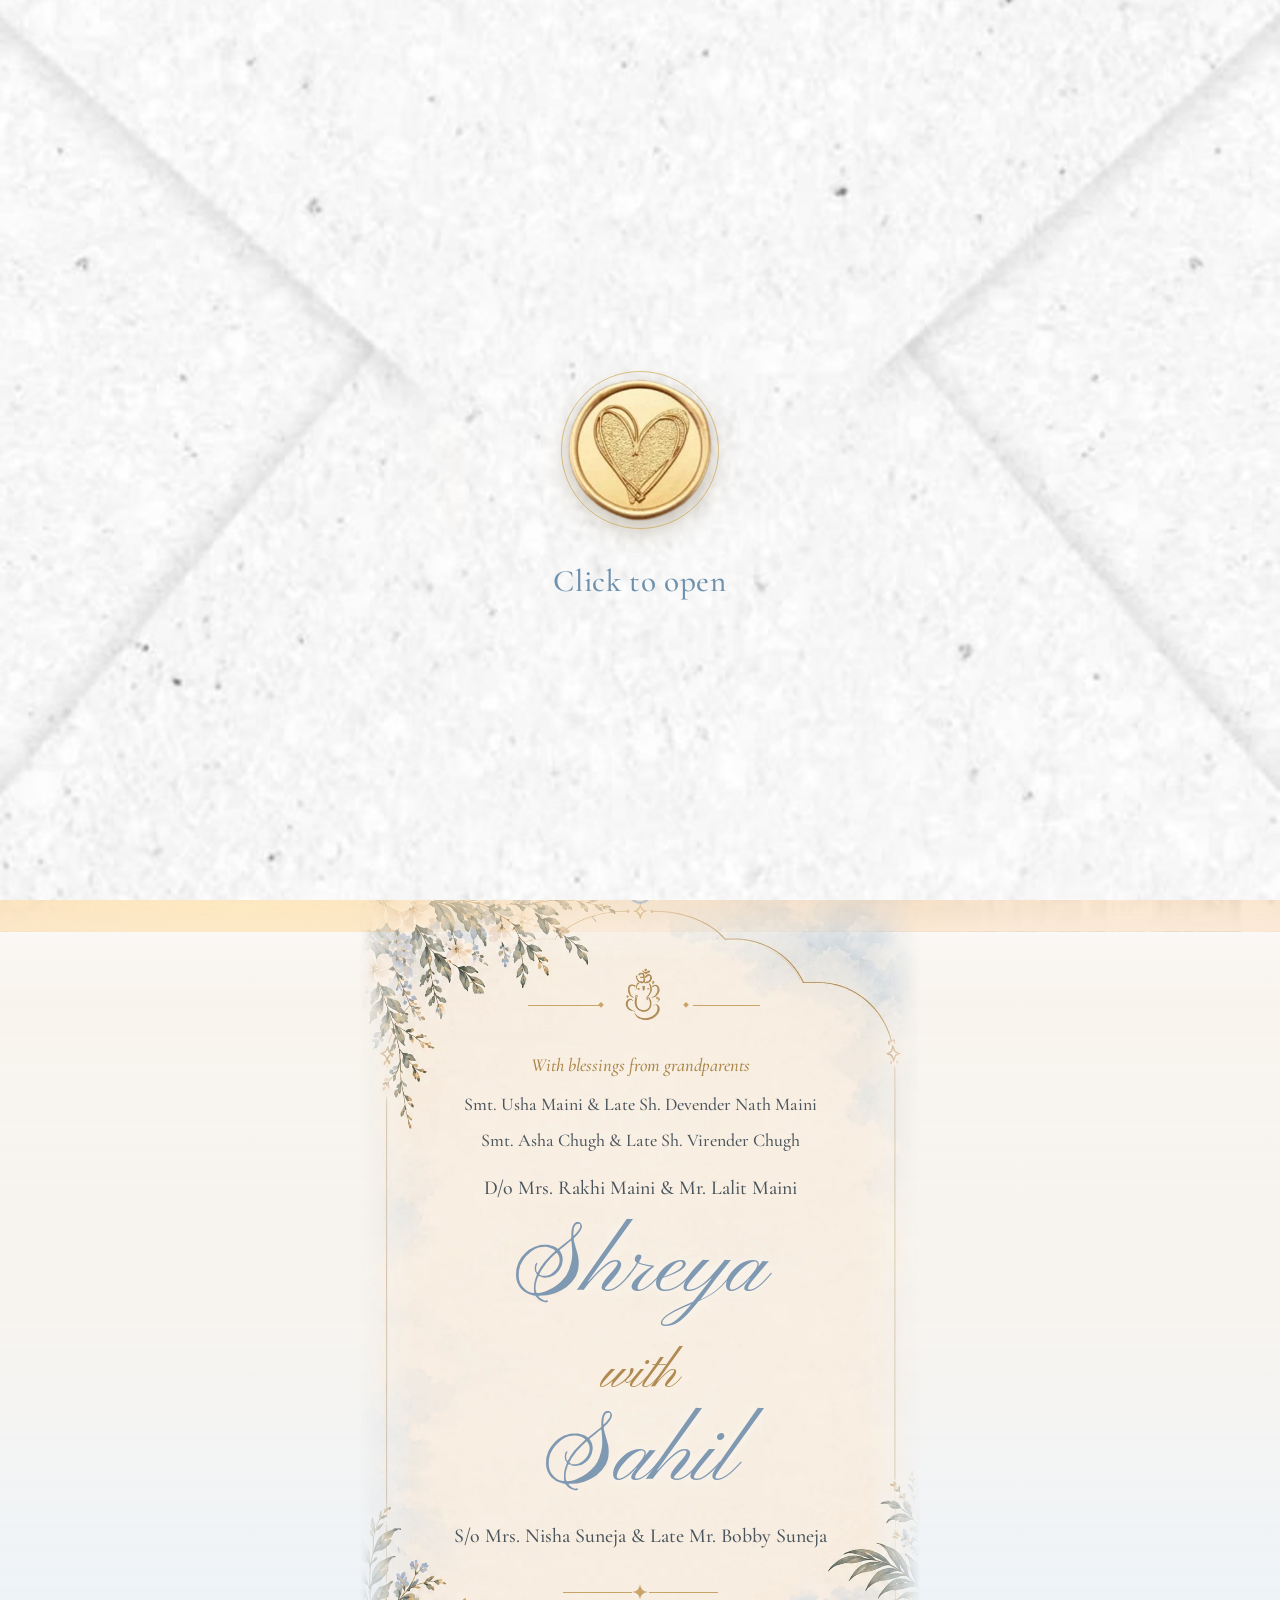
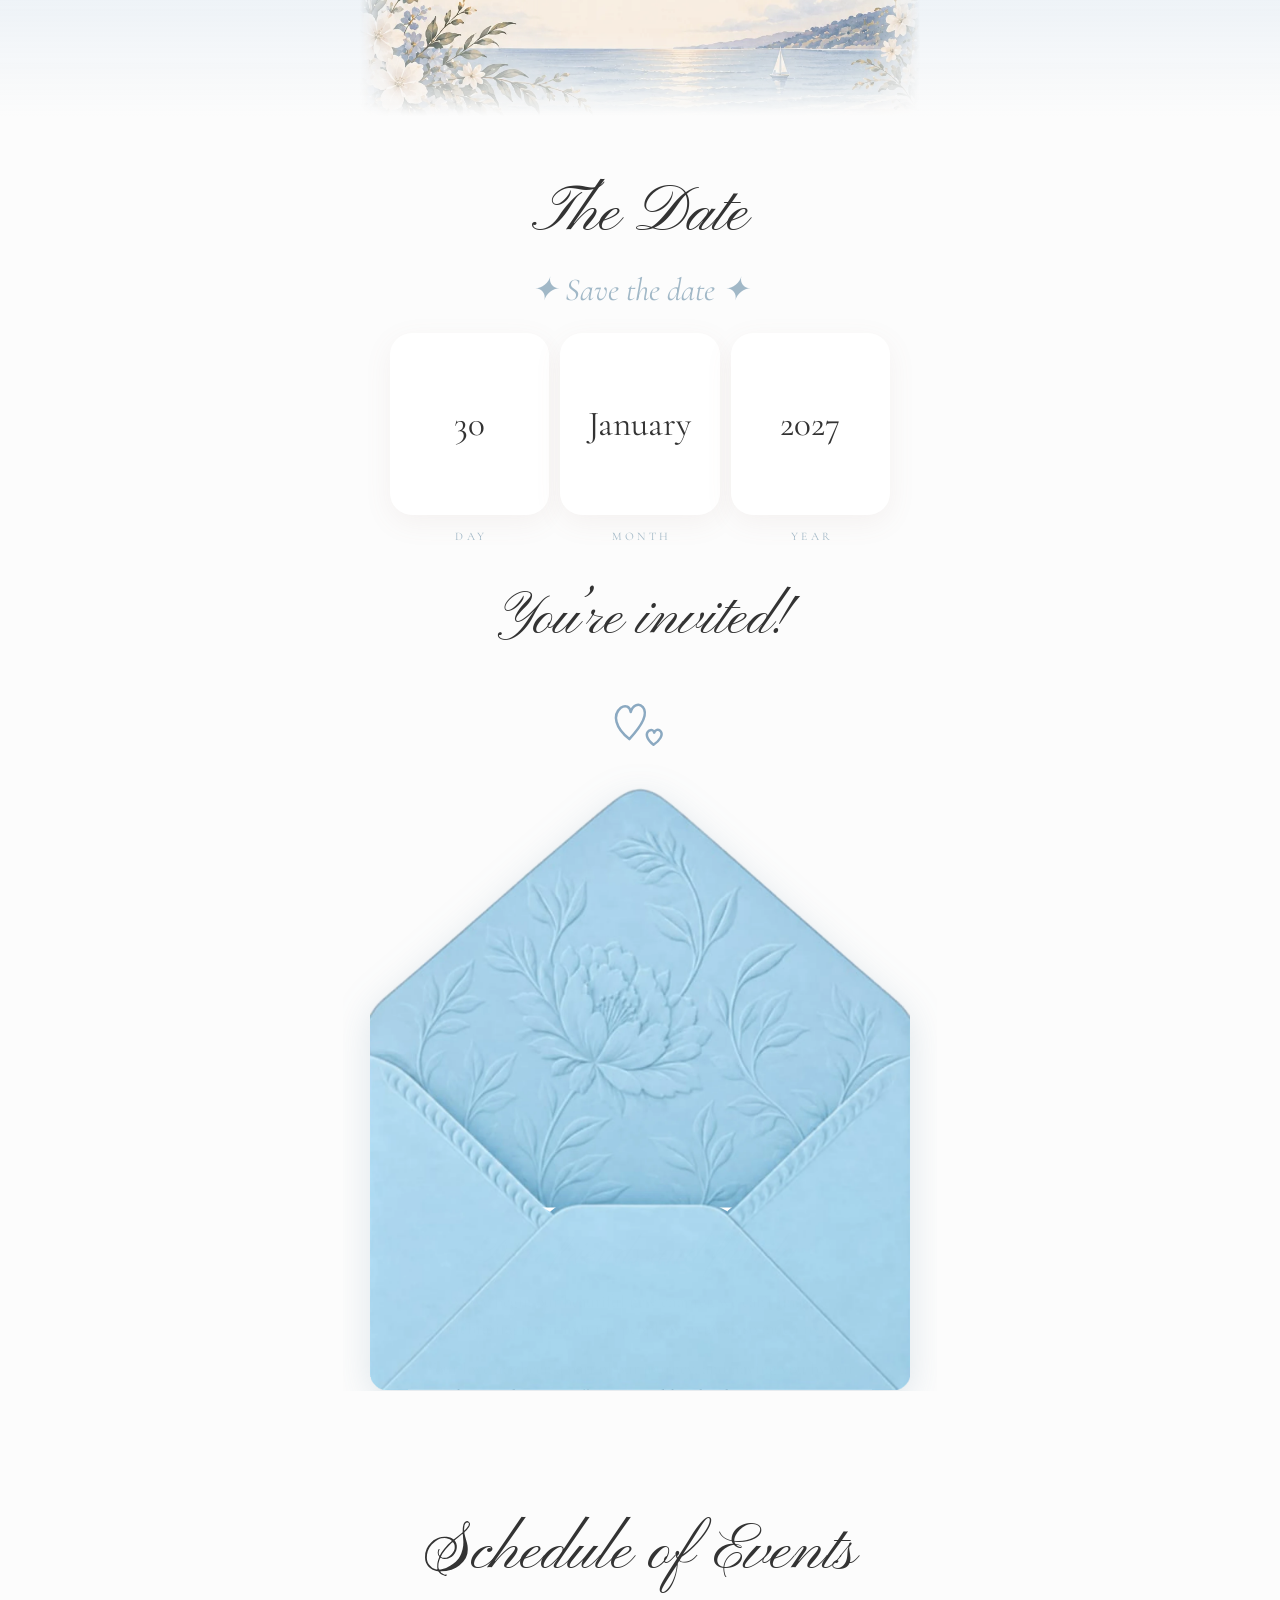
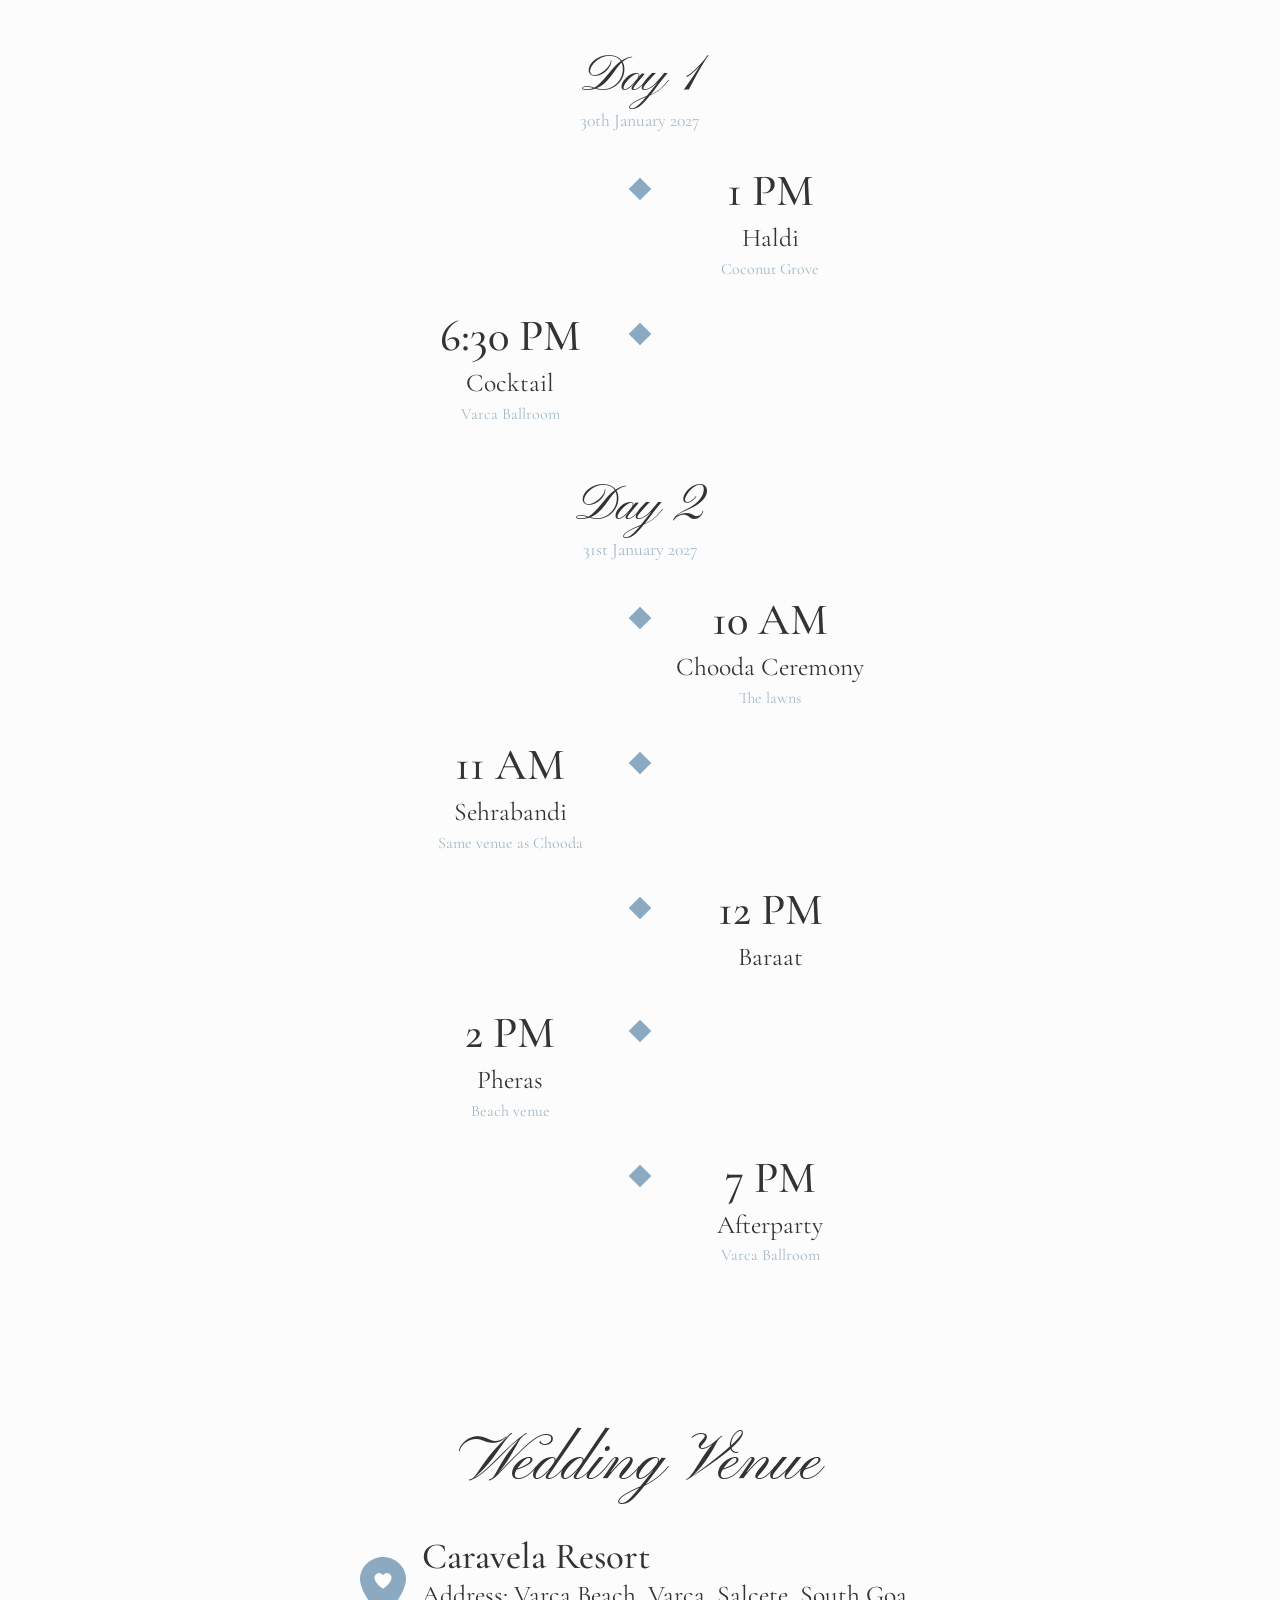
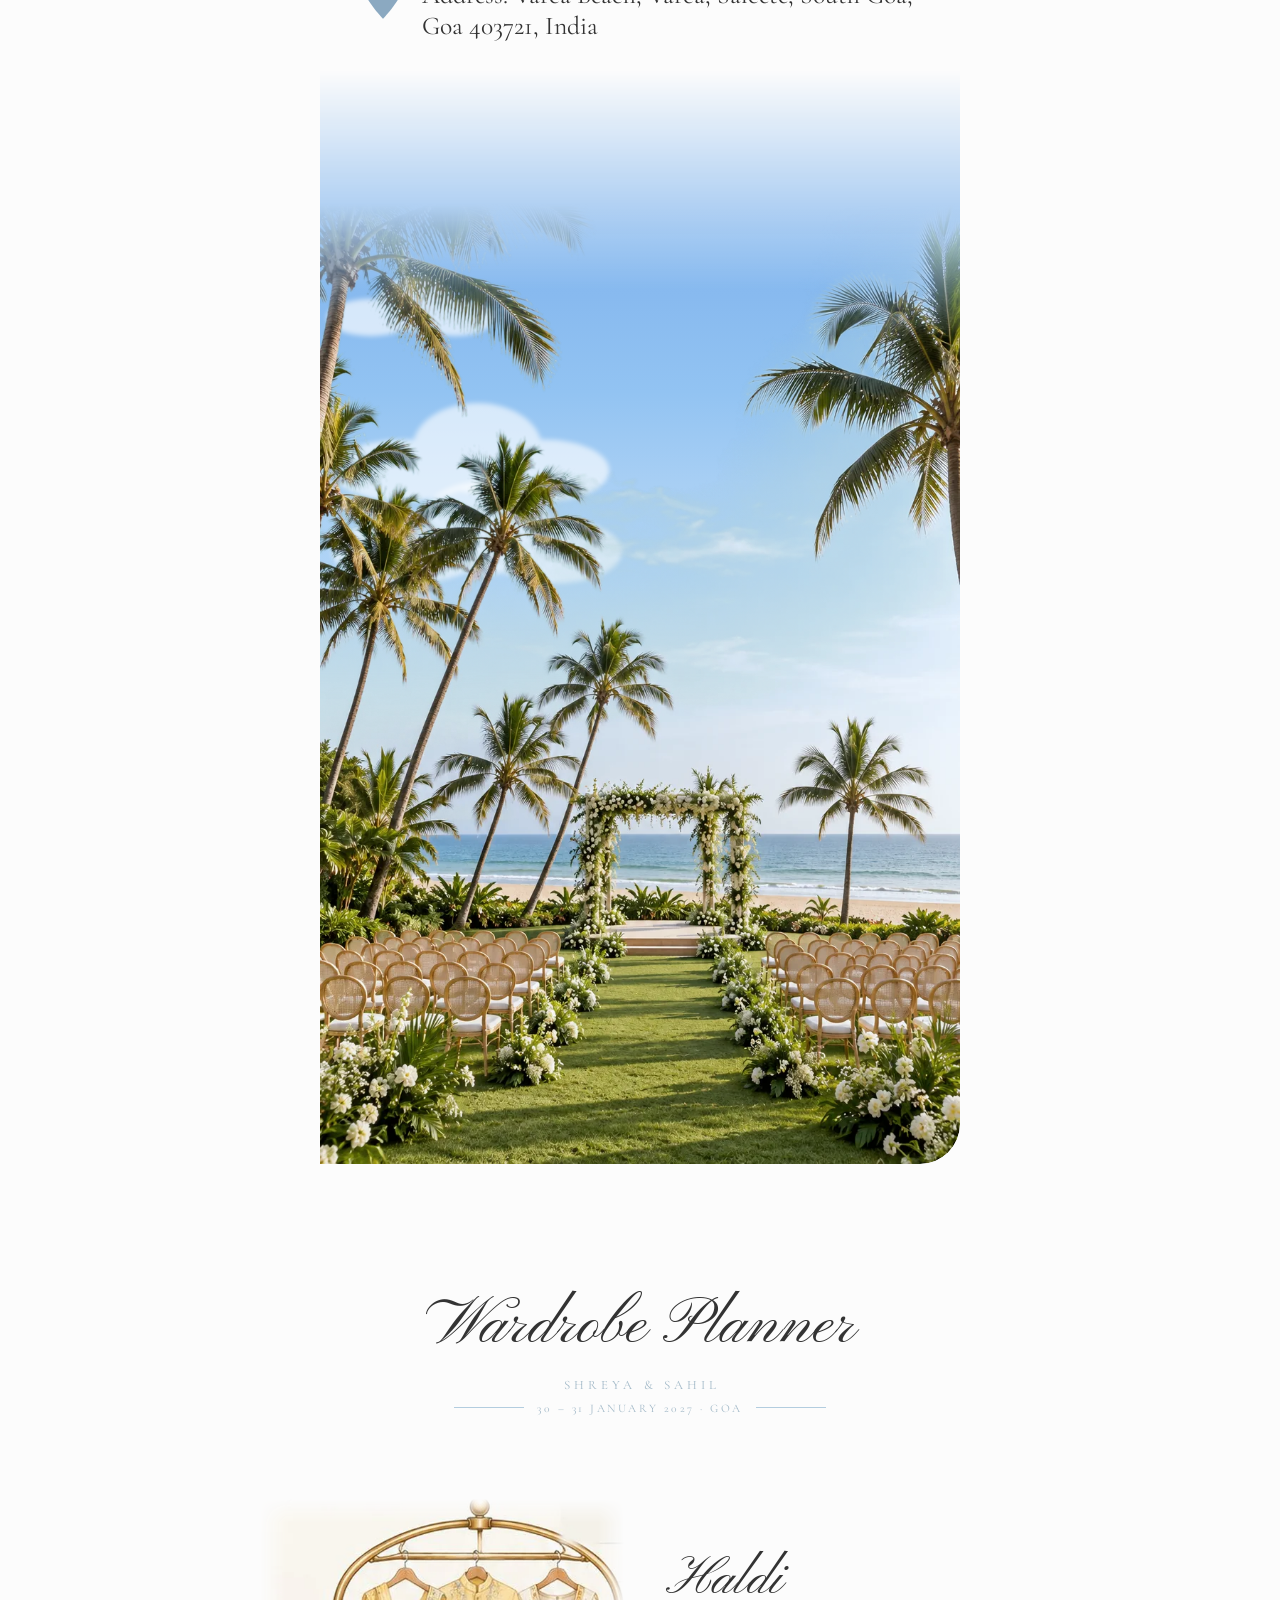
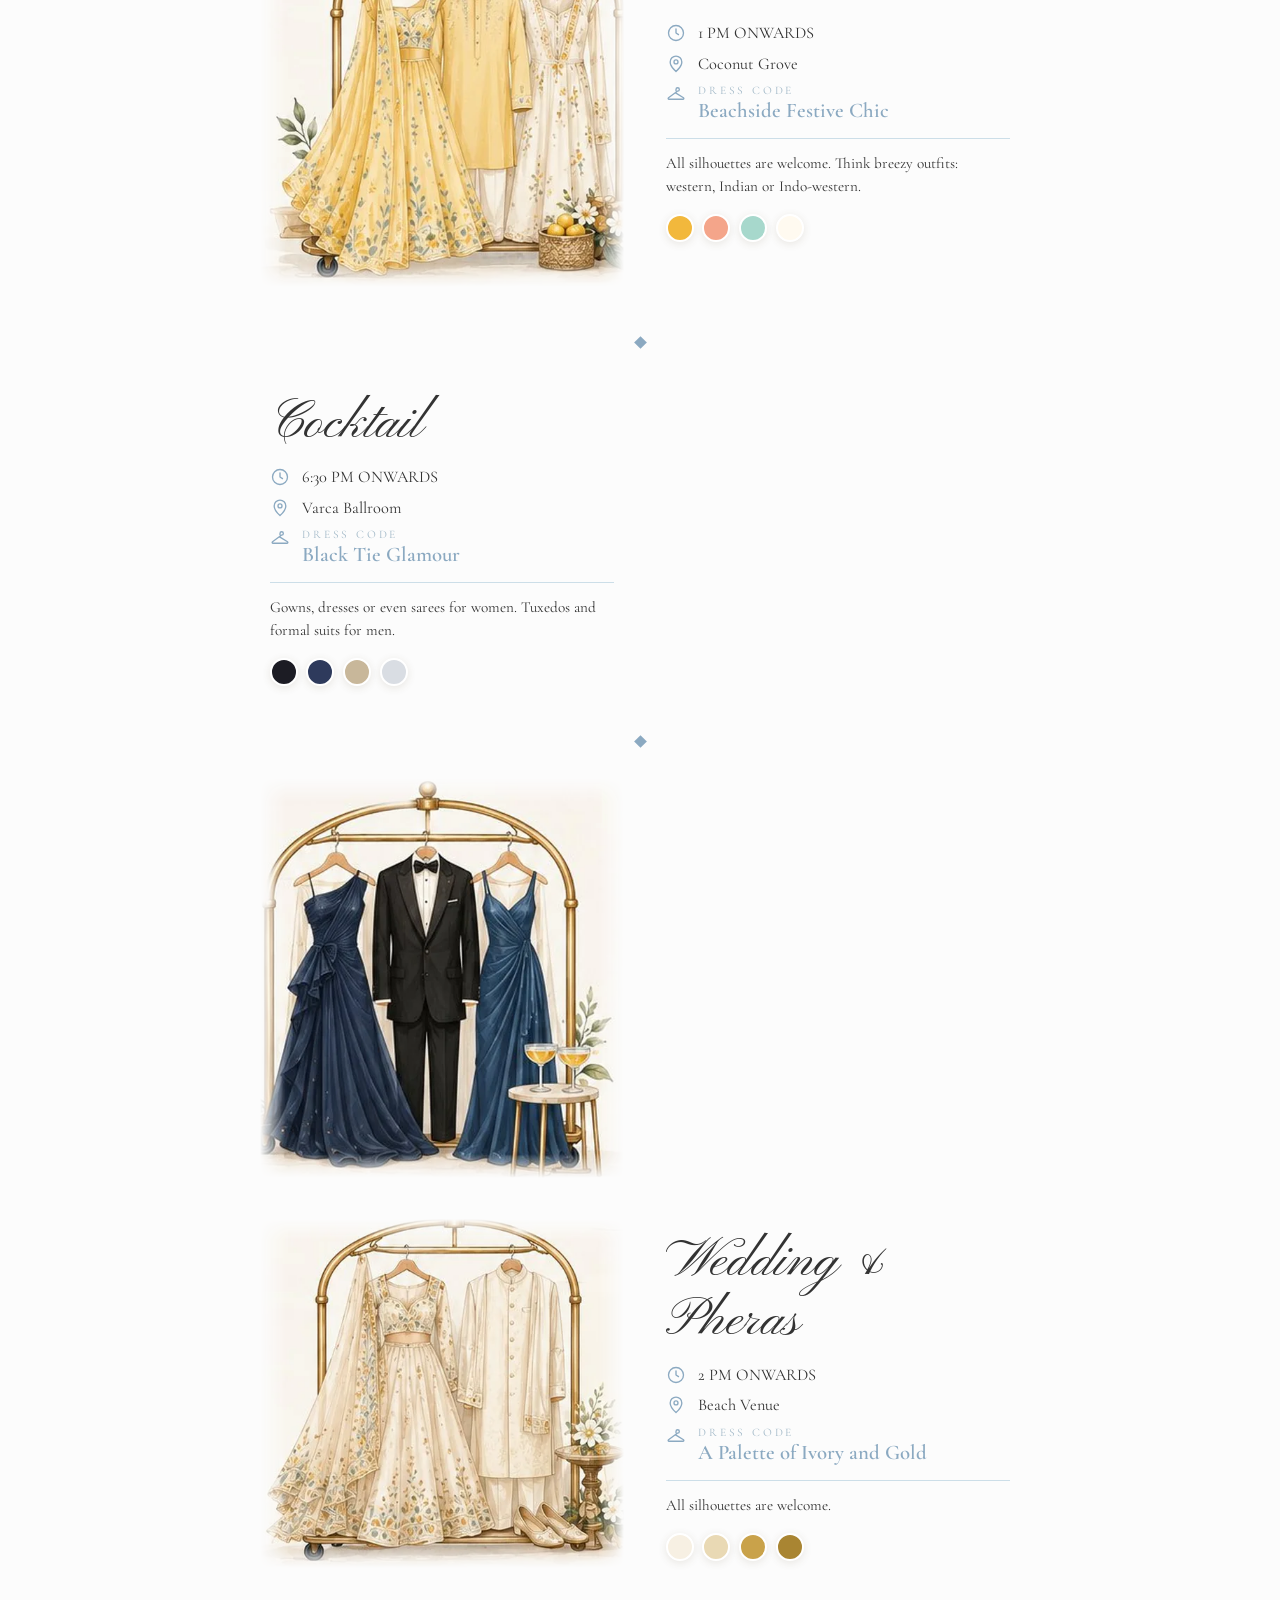
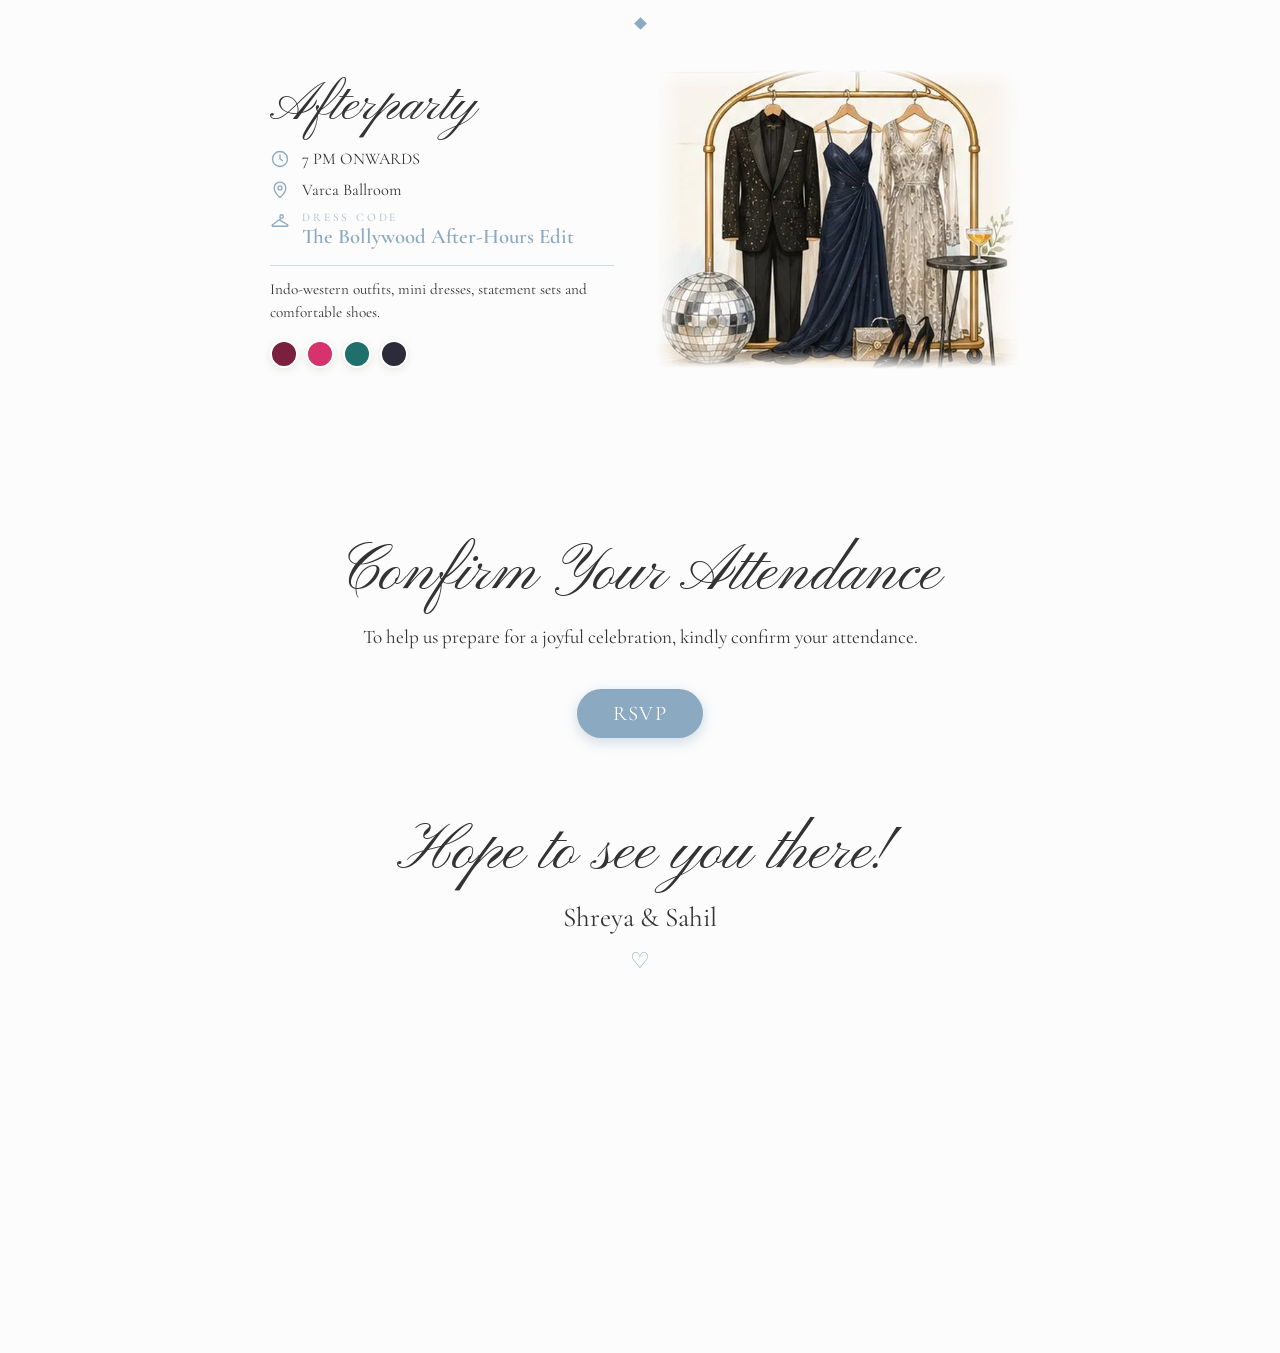
==== index.html @ 2c69aeeb "Update index.html" ====
<!DOCTYPE html>
<html lang="en">
<head>
<meta charset="utf-8">
<script>document.documentElement.classList.add("pre","lock")</script>
<meta name="viewport" content="width=device-width, initial-scale=1, viewport-fit=cover">
<meta name="theme-color" content="#fcfcfc">
<title>Shreya &amp; Sahil — We're getting married</title>

<link rel="preconnect" href="https://fonts.googleapis.com">
<link rel="preconnect" href="https://fonts.gstatic.com" crossorigin>
<link href="https://fonts.googleapis.com/css2?family=Bodoni+Moda:ital,opsz,wght@0,6..96,400;0,6..96,500;1,6..96,400&family=Cormorant+Garamond:ital,wght@0,400;0,500;0,600;0,700;1,400;1,500&family=Pinyon+Script&display=swap" rel="stylesheet">

<style>
:root {
  --bg: #fcfcfc;
  --card: #ffffff;
  --text: #333333;
  --blue: #8ba9c1;
  --blue-line: #b3cddf;
  --blue-soft: #a1b8c7;
  --heart: #8ba9c1;
  --script: "Pinyon Script", cursive;
  --body: "Cormorant Garamond", serif;
  --head: "Bodoni Moda", serif;
  --ease: cubic-bezier(.2,.8,.2,1);
}

* {
  box-sizing: border-box;
  margin: 0;
  -webkit-tap-highlight-color: transparent;
}

html {
  -webkit-text-size-adjust: 100%;
  text-size-adjust: 100%;
  scroll-behavior: smooth;
}

body {
  background: var(--bg);
  color: var(--text);
  font-family: var(--body);
  text-align: center;
  overflow-x: hidden;
  padding-left: env(safe-area-inset-left, 0);
  padding-right: env(safe-area-inset-right, 0);
}

h2 {
  font-family: var(--script);
  font-weight: 400;
  font-size: clamp(2.6rem, 12vw, 4rem);
  line-height: 1.1;
}

section {
  padding: 4rem 1.1rem;
  position: relative;
}

:focus-visible {
  outline: 2px solid var(--blue);
  outline-offset: 3px;
}

/* Scroll progress bar */
#bar {
  position: fixed;
  top: 0;
  left: 0;
  right: 0;
  height: 3px;
  background: var(--blue);
  transform: scaleX(0);
  transform-origin: left;
  z-index: 20;
}

/* Scroll reveal */
.rv {
  opacity: 0;
  transform: translateY(28px);
  transition:
    opacity .9s var(--ease),
    transform .9s var(--ease);
  transition-delay: var(--d, 0s);
}

.rv.in {
  opacity: 1;
  transform: none;
}

.ev.r.rv {
  transform: translateX(40px);
}

.ev.l.rv {
  transform: translateX(-40px);
}

.ev.rv.in {
  transform: none;
}

/* Animated clouds */
.sky {
  position: absolute;
  inset: 0;
  overflow: hidden;
  pointer-events: none;
  z-index: 0;
}

.sky ~ * {
  position: relative;
  z-index: 1;
}

.cw {
  position: absolute;
  left: 0;
  will-change: transform;
}

.cloud {
  display: block;
  filter: blur(2.5px);
  animation: drift linear infinite;
  will-change: transform;
}

.cloud svg {
  display: block;
  width: 100%;
  height: auto;
}

@keyframes drift {
  from { transform: translateX(-55vw); }
  to { transform: translateX(155vw); }
}

/* ==================================================
   HERO BACKGROUND
   Uses the real image in the GitHub images folder.
   Keep this relative path exactly as written.
   ================================================== */

#hero {
  isolation: isolate;
  min-height: 100vh;
  min-height: 100svh;
  display: grid;
  align-content: center;
  padding: 0 1rem;
  overflow: hidden;
  position: relative;
  background:
    linear-gradient(
      to bottom,
      rgba(250,249,246,0) 80%,
      var(--bg)
    ),
    url("[data-uri]") center center / cover no-repeat,
    linear-gradient(#d1e2eb, #e8eceb);
}

/* ==================================================
   SUNSET SCENE: layered over the real hero photo
   (./images/goa-opening-blue.png stays the background).
   Every layer animates opacity / transform only, so it
   stays smooth. If the horizon or sun sit in a different
   place in your photo, tune --hz and --sun-x below.
   ================================================== */

#sunset-scene {
  --hz: 66.5%;    /* where the sun sets (behind the hills), % of the picture height */
  --sun-y: 66.5%;
  --wl: 72.5%;    /* where the lake starts */
  --sun-x: 21%;   /* where the sun sets, % of the picture width */
  --dur: 34s;     /* length of the blue-to-golden-hour journey */
  --lag: .8s;

  /* same size and position as the background picture, so the sun and glow line up with the hills and lake */
  position: absolute;
  left: 50%;
  top: 50%;
  width: max(100%, calc(100svh * 0.5586));
  aspect-ratio: 572 / 1024;
  transform: translate(-50%, -50%);
  overflow: hidden;
  pointer-events: none;
  z-index: 0;
}

#sunset-scene > * {
  position: absolute;
}

/* pause looping animations in any block that is scrolled out of view */
.zz *,
.zz *::before,
.zz *::after {
  animation-play-state: paused !important;
}

/* pause everything while the hero is scrolled out of view */
#sunset-scene.off *,
#sunset-scene.off *::before,
#sunset-scene.off *::after {
  animation-play-state: paused !important;
}

/* 1. blush / peach sky wash */
.sc-peach {
  inset: 0;
  opacity: 0;
  background: linear-gradient(
    180deg,
    rgba(196,190,232,0) 0%,
    rgba(228,188,214,.30) 24%,
    rgba(255,192,172,.48) 46%,
    rgba(255,214,170,.55) var(--hz),
    rgba(255,204,172,.24) calc(var(--hz) + 12%),
    rgba(255,204,172,0) calc(var(--hz) + 26%)
  );
  animation: scPeach var(--dur) var(--lag) ease-in-out both;
}

/* 2. golden light spreading from the setting sun */
.sc-gold {
  inset: 0;
  opacity: 0;
  background:
    radial-gradient(
      ellipse 78% 40% at var(--sun-x) var(--hz),
      rgba(255,218,146,.78) 0%,
      rgba(255,190,134,.42) 44%,
      rgba(255,176,140,0) 74%
    );
  mix-blend-mode: screen;
  animation: scGold var(--dur) var(--lag) ease-in-out both;
}

/* 3. the sun */
.sc-sunwrap {
  inset: 0;
  /* only the sky above the hills: the sun sets behind them */
  clip-path: polygon(0 0, 100% 0, 100% 53.5%, 88% 54.5%, 75% 56.5%, 66% 58%, 60% 59%, 52% 61.5%, 44% 63%, 36% 64.5%, 28% 66%, 20% 66.5%, 10% 67%, 0 68%);
}

.sc-sun {
  left: var(--sun-x);
  top: var(--sun-y);
  width: 38%;
  aspect-ratio: 1;
  translate: -50% -50%;
  border-radius: 50%;
  opacity: 0;
  background: radial-gradient(
    circle,
    #fffdf0 0%,
    #fff3cd 7%,
    rgba(255,222,150,.92) 17%,
    rgba(255,190,130,.5) 36%,
    rgba(255,176,150,.18) 56%,
    rgba(255,176,150,0) 72%
  );
  mix-blend-mode: normal;
  will-change: transform, opacity;
  animation: scSun var(--dur) var(--lag) ease-in-out both;
}

.sc-sun::after {
  content: "";
  position: absolute;
  inset: 36%;
  border-radius: 50%;
  background: radial-gradient(circle, #fffef6 0%, #fff6d6 62%, rgba(255,240,200,0) 100%);
  box-shadow: 0 0 40px 14px rgba(255,236,190,.55);
}

/* 4. drifting clouds: three depths, three speeds */
.sc-clouds {
  inset: 0;
  overflow: hidden;
  /* clouds only drift through the open sky inside the arch */
  -webkit-mask-image: radial-gradient(ellipse 41% 36% at 52% 31%, #000 58%, transparent 100%);
  mask-image: radial-gradient(ellipse 41% 36% at 52% 31%, #000 58%, transparent 100%);
}

.sc-cloud {
  --m1: url("[data-uri]");
  --m2: url("[data-uri]");
  --m3: url("[data-uri]");

  position: absolute;
  left: 0;
  top: var(--y);
  width: var(--w);
  aspect-ratio: 360 / 207;
  opacity: var(--o);
  -webkit-mask-image: var(--m1);
  mask-image: var(--m1);
  -webkit-mask-size: 100% 100%;
  mask-size: 100% 100%;
  -webkit-mask-repeat: no-repeat;
  mask-repeat: no-repeat;
  will-change: transform;
  animation: scDrift var(--t) linear infinite;
  animation-delay: var(--dl);
}

.sc-cloud.b { -webkit-mask-image: var(--m2); mask-image: var(--m2); }
.sc-cloud.c { -webkit-mask-image: var(--m3); mask-image: var(--m3); }

.sc-cloud::before,
.sc-cloud::after {
  content: "";
  position: absolute;
  inset: 0;
}

/* daytime white, softly shaded underneath */
.sc-cloud::before {
  background: linear-gradient(180deg, #ffffff 0%, #fbfcfe 45%, #e2eaf3 100%);
}

/* sunset peach and blush, faded in over the white as the sky warms */
.sc-cloud::after {
  opacity: 0;
  background: linear-gradient(180deg, #fff3e0 0%, #ffd6b2 50%, #f3aaa4 100%);
  animation: scWarm var(--dur) var(--lag) ease-in-out both;
}

/* 5. sun path on the water */
.sc-reflect {
  left: var(--sun-x);
  top: var(--wl);
  width: 16%;
  height: 10.5%;
  translate: -50% 0;
  transform-origin: 50% 0;
  opacity: 0;
  background: linear-gradient(
    180deg,
    rgba(255,246,214,.95),
    rgba(255,222,165,.7) 25%,
    rgba(255,196,152,.4) 60%,
    transparent
  );
  clip-path: polygon(40% 0, 60% 0, 100% 100%, 0 100%);
  mix-blend-mode: screen;
  animation:
    scRefl var(--dur) var(--lag) ease-in-out both,
    scBreathe 6s ease-in-out infinite alternate;
}

.sc-glints {
  left: calc(var(--sun-x) - 17%);
  top: calc(var(--wl) + .5%);
  width: 34%;
  height: 8.5%;
  opacity: 0;
  background: repeating-linear-gradient(
    180deg,
    transparent 0 9px,
    rgba(255,243,210,.9) 9px 10.5px,
    transparent 10.5px 21px
  );
  -webkit-mask-image:
    radial-gradient(ellipse 50% 92% at 50% 0%, #000 14%, transparent 80%),
    repeating-linear-gradient(90deg, #000 0 15px, transparent 15px 41px);
  -webkit-mask-composite: source-in;
  mask-image:
    radial-gradient(ellipse 50% 92% at 50% 0%, #000 14%, transparent 80%),
    repeating-linear-gradient(90deg, #000 0 15px, transparent 15px 41px);
  mask-composite: intersect;
  mix-blend-mode: screen;
  animation:
    scGlint var(--dur) var(--lag) ease-in-out both,
    scShimA 5s ease-in-out infinite alternate;
}

.sc-glints.b {
  top: calc(var(--wl) + 3%);
  height: 6.5%;
  background: repeating-linear-gradient(
    180deg,
    transparent 0 13px,
    rgba(255,236,196,.8) 13px 14.5px,
    transparent 14.5px 29px
  );
  -webkit-mask-image:
    radial-gradient(ellipse 50% 92% at 50% 0%, #000 14%, transparent 80%),
    repeating-linear-gradient(90deg, #000 0 11px, transparent 11px 53px);
  mask-image:
    radial-gradient(ellipse 50% 92% at 50% 0%, #000 14%, transparent 80%),
    repeating-linear-gradient(90deg, #000 0 11px, transparent 11px 53px);
  animation:
    scGlint var(--dur) var(--lag) ease-in-out both,
    scShimB 7s ease-in-out infinite alternate;
}

/* keeps the bottom edge blending into the page */
.sc-fade {
  left: 0;
  right: 0;
  bottom: 0;
  height: 16%;
  background: linear-gradient(to bottom, rgba(250,249,246,0), var(--bg));
}

@media (max-width: 600px) {
  .sc-cloud { animation-duration: calc(var(--t) * .55); }
  .sc-cloud.hm { display: none; }
}

@keyframes scPeach { 0%, 10% { opacity: 0; } 48% { opacity: .72; } 100% { opacity: 1; } }
@keyframes scGold  { 0%, 28% { opacity: 0; } 70% { opacity: .78; } 100% { opacity: 1; } }
@keyframes scWarm  { 0%, 24% { opacity: 0; } 76%, 100% { opacity: 1; } }
@keyframes scRefl  { 0%, 40% { opacity: 0; } 80%, 100% { opacity: .9; } }
@keyframes scGlint { 0%, 42% { opacity: 0; } 82%, 100% { opacity: .55; } }

@keyframes scSun {
  0%   { opacity: 0;   transform: translate3d(0,-150%,0) scale(.7); }
  12%  { opacity: .6; }
  55%  { opacity: .9;  transform: translate3d(0,-55%,0) scale(1); }
  100% { opacity: 1;   transform: translate3d(0,-3%,0) scale(1.1); }
}

@keyframes scDrift {
  from { transform: translate3d(calc(var(--w) * -1), 0, 0); }
  to   { transform: translate3d(100vw, 0, 0); }
}

@keyframes scBreathe {
  from { transform: scale(.95, .94); }
  to   { transform: scale(1.06, 1.04); }
}

@keyframes scShimA {
  from { transform: translateX(-4%) scaleX(.96); }
  to   { transform: translateX(4%)  scaleX(1.04); }
}

@keyframes scShimB {
  from { transform: translateX(4%)  scaleX(1.03); }
  to   { transform: translateX(-4%) scaleX(.97); }
}


/* ==================================================
   ENVELOPE OPENER
   Tap the seal: four paper flaps part to reveal the invite.
   ================================================== */

html.pre #hero *,
html.pre #hero *::before,
html.pre #hero *::after {
  animation-play-state: paused !important;
}

#hero { transition: transform 2.8s var(--ease); }
html.pre #hero { transform: scale(1.07); }

html.lock,
html.lock body { overflow: hidden; }

#opener {
  --paper: url("[data-uri]");
  display: none;
  position: fixed;
  inset: 0;
  z-index: 100;
  overflow: hidden;
  cursor: pointer;
  touch-action: manipulation;
}

html.lock #opener { display: block; }

#opener .cp { position: absolute; width: 0; height: 0; }

#opener .fl {
  position: absolute;
  inset: 0;
  filter: drop-shadow(0 4px 10px rgba(70,80,90,.22));
  transition: transform 1.8s cubic-bezier(.7,0,.2,1);
  will-change: transform;
}

#opener .fp {
  position: absolute;
  inset: 0;
  background:
    var(--paper),
    radial-gradient(ellipse 80% 60% at 50% 45%, #ffffff 0%, #f6f6f4 60%, #eeeeec 100%);
  background-size: 400px 400px, auto;
}

#opener .l .fp { clip-path: url(#cp-l); }
#opener .r .fp { clip-path: url(#cp-r); }
#opener .b .fp { clip-path: url(#cp-b); }
#opener .t .fp { clip-path: url(#cp-t); }

/* top and bottom flaps read as one sheet of paper until the envelope opens */
#opener .t,
#opener .b { filter: none; transition: transform 1.8s cubic-bezier(.7,0,.2,1), filter .6s ease; }
#opener.part .t,
#opener.part .b { filter: drop-shadow(0 4px 10px rgba(70,80,90,.22)); }

/* side flaps carry the soft creases */
#opener .l,
#opener .r { filter: drop-shadow(2px 3px 6px rgba(70,80,90,.2)); }
#opener .r { filter: drop-shadow(-2px 3px 6px rgba(70,80,90,.2)); }

#opener.part .t { transform: translate3d(0,-70%,0); }
#opener.part .b { transform: translate3d(0,70%,0);  transition-delay: .08s; }
#opener.part .l { transform: translate3d(-38%,0,0); transition-delay: .16s; }
#opener.part .r { transform: translate3d(38%,0,0);  transition-delay: .16s; }

/* the wax seal */
#opener .sb {
  position: absolute;
  left: 50%;
  top: 50%;
  translate: -50% -50%;
  width: clamp(112px, 30vw, 146px);
  aspect-ratio: 1;
  padding: 0;
  border: 0;
  background: none;
  cursor: pointer;
  z-index: 5;
  filter: drop-shadow(0 8px 12px rgba(90,64,20,.32));
  animation: sealFloat 3.4s ease-in-out infinite;
  transition: transform .5s var(--ease), opacity .45s ease .05s;
}

#opener .sb img { display: block; width: 100%; height: auto; pointer-events: none; }

#opener .sb::before {
  content: "";
  position: absolute;
  inset: -4%;
  border-radius: 50%;
  border: 1.5px solid rgba(201,162,74,.65);
  animation: sealRing 2.8s ease-out infinite;
}

#opener .sb:focus-visible { outline: 2px solid var(--blue); outline-offset: 8px; border-radius: 50%; }

#opener .tap {
  position: absolute;
  left: 0;
  right: 0;
  top: calc(50% + clamp(88px, 22vw, 112px));
  z-index: 5;
  font-family: var(--body);
  font-weight: 500;
  font-size: clamp(1.5rem, 6.6vw, 1.95rem);
  color: #6d90ad;
  letter-spacing: .02em;
  animation: tapGlow 2.8s ease-in-out infinite;
  transition: opacity .35s ease;
}

#opener.go .sb { animation: none; transform: scale(1.2); opacity: 0; pointer-events: none; }
#opener.go .tap { animation: none; opacity: 0; }

@keyframes sealFloat { 50% { transform: translateY(-5px) scale(1.03); } }
@keyframes sealRing { from { transform: scale(1); opacity: .8; } to { transform: scale(1.5); opacity: 0; } }
@keyframes tapGlow { 0%, 100% { opacity: .55; } 50% { opacity: 1; } }

/* Hero names and text */
#hero h1 {
  font-family: var(--script);
  font-weight: 400;
  font-size: clamp(2.8rem, 11vw, 4.2rem);
  line-height: 1.1;
  letter-spacing: .015em;
  margin: 0 auto;
  max-width: 95vw;
  text-wrap: balance;
}

#hero h1 .w {
  filter: drop-shadow(0 2px 18px rgba(255,255,255,.72));
}

#hero h1 .w:first-child {
  margin-right: .08em;
}

#hero h1,
#hero p {
  position: relative;
  z-index: 2;
  top: clamp(18px, 4vh, 42px);
  text-shadow: 0 1px 16px rgba(255,255,255,.85);
}

.w {
  display: inline-block;
  opacity: 0;
  transform: translateY(22px);
  filter: blur(8px);
  animation: wi 1.2s var(--ease) forwards;
  animation-delay: calc(var(--i) * .28s + .2s);
}

@keyframes wi {
  to {
    opacity: 1;
    transform: none;
    filter: none;
  }
}

#hero p {
  font-family: var(--body);
  font-size: clamp(1.4rem, 6vw, 1.8rem);
  margin-top: .2rem;
  opacity: 0;
  animation: fade 1.2s ease forwards 1.3s;
}

@keyframes fade {
  to { opacity: 1; }
}

.scrollcue {
  position: absolute !important;
  left: 50%;
  bottom: calc(1.6rem + env(safe-area-inset-bottom, 0px));
  width: 22px;
  height: 34px;
  margin-left: -11px;
  border: 2px solid var(--blue);
  border-radius: 14px;
  opacity: 0;
  animation: fade 1s ease forwards 2.2s;
  z-index: 2;
}

.scrollcue::after {
  content: "";
  position: absolute;
  left: 50%;
  top: 6px;
  width: 4px;
  height: 7px;
  margin-left: -2px;
  border-radius: 3px;
  background: var(--blue);
  animation: wheel 1.6s ease-in-out infinite;
}

@keyframes wheel {
  0% { transform: translateY(0); opacity: 1; }
  70% { transform: translateY(12px); opacity: 0; }
  100% { opacity: 0; }
}

/* Birds and falling petals */
.fx {
  position: absolute;
  inset: 0;
  overflow: hidden;
  pointer-events: none;
  z-index: 1;
}

.bird {
  position: absolute;
  left: 0;
  width: var(--s, 34px);
  color: #6a5448;
  opacity: .8;
  animation: fly var(--t, 24s) linear infinite;
  animation-delay: var(--dl, 0s);
  will-change: transform;
}

.bird svg {
  display: block;
  width: 100%;
  height: auto;
  overflow: visible;
}

.wing {
  transform-origin: 20px 12px;
  animation: flap .45s ease-in-out infinite alternate;
}

@keyframes flap {
  from { transform: scaleY(1); }
  to { transform: scaleY(-.55); }
}

@keyframes fly {
  0% { transform: translate(-15vw, 0); }
  50% { transform: translate(55vw, var(--dy, -6vh)); }
  100% { transform: translate(120vw, var(--dy2, 4vh)); }
}

.petal {
  position: absolute;
  top: 0;
  width: var(--w, 12px);
  height: calc(var(--w, 12px) * 1.28);
  border-radius: 78% 12% 78% 12%;
  opacity: 0;
  background: linear-gradient(
    145deg,
    rgba(255,255,255,.99),
    rgba(247,249,250,.88) 62%,
    rgba(222,231,238,.72)
  );
  border: 1px solid rgba(255,255,255,.82);
  box-shadow:
    inset -1px -1px 2px rgba(140,155,170,.18),
    0 2px 9px rgba(255,255,255,.3);
  animation: fall var(--t, 17s) ease-in-out infinite;
  animation-delay: var(--dl, 0s);
  will-change: transform;
}

@keyframes fall {
  0% {
    transform: translate3d(14vw, -7vh, 0) rotate(0) scale(.82);
    opacity: 0;
  }
  8% { opacity: .94; }
  28% {
    transform: translate3d(-4vw, 27vh, 0) rotate(95deg) scale(1);
  }
  55% {
    transform: translate3d(-13vw, 57vh, 0) rotate(205deg) scale(.95);
    opacity: .86;
  }
  78% {
    transform: translate3d(-23vw, 82vh, 0) rotate(300deg) scale(.88);
    opacity: .78;
  }
  100% {
    transform: translate3d(-34vw, 108vh, 0) rotate(390deg) scale(.76);
    opacity: 0;
  }
}

/* Date and countdown */
#date .hint {
  color: var(--blue-soft);
  font-size: clamp(1.3rem, 6vw, 2rem);
  margin: 1.2rem 0 1.5rem;
  font-family: var(--body);
  font-style: italic;
}

.cards {
  display: grid;
  grid-template-columns: repeat(3, 1fr);
  gap: .7rem;
  max-width: 500px;
  margin: auto;
  perspective: 900px;
}

.cell span {
  display: block;
  font-size: .72rem;
  letter-spacing: .3em;
  color: var(--blue-soft);
  margin-top: .9rem;
  padding-left: .3em;
  font-family: var(--body);
}

.card {
  position: relative;
  aspect-ratio: 7 / 8;
  background: var(--card);
  border-radius: 22px;
  box-shadow: 0 8px 28px rgba(150,120,100,.08);
  display: grid;
  place-items: center;
  font-family: var(--body);
  font-size: clamp(1.2rem, 6vw, 2.2rem);
  overflow: hidden;
  transform: rotateX(-85deg);
  transform-origin: top;
  transition: transform 1.1s var(--ease) calc(var(--d, 0s) + .1s);
}

.cell.in .card {
  transform: none;
}

.count {
  display: flex;
  justify-content: center;
  gap: clamp(.8rem, 4vw, 1.6rem);
  margin-top: 1.8rem;
  font-family: var(--body);
}

.count div {
  min-width: 58px;
}

.count b {
  display: block;
  font-weight: 600;
  font-size: clamp(1.6rem, 7vw, 2.3rem);
  color: var(--blue);
}

.count small {
  font-size: .7rem;
  letter-spacing: .25em;
  color: var(--blue-soft);
  text-transform: uppercase;
  padding-left: .25em;
}

#invited {
  font-family: var(--script);
  font-size: clamp(2.4rem, 11vw, 3.6rem);
  margin: 2.5rem 0 2rem;
}

/* Envelope and invitation letter */
.env {
  --envimg: url("[data-uri]");
  position: relative;
  max-width: 540px;
  aspect-ratio: 660 / 741;
  margin: 0 auto;
  clip-path: inset(-300% -5% 0 -5%);
}

.env .back,
.env .front {
  position: absolute;
  inset: 0;
  background: var(--envimg) center / 100% 100% no-repeat;
}

.env .back  { z-index: 0; filter: drop-shadow(0 10px 18px rgba(80,120,150,.18)); }
.env .front { z-index: 2; clip-path: url(#cp-env); }
.env .cpe   { position: absolute; width: 0; height: 0; }

.letter {
  position: absolute;
  z-index: 1;
  left: 7%;
  right: 7%;
  bottom: 22%;
  will-change: transform;
  background: #fff;
  padding: 1.6rem 1rem 3.6rem;
  box-shadow: 0 6px 24px rgba(80,120,150,.10);
}

.letter h3 {
  font-family: var(--script);
  font-weight: 400;
  font-size: clamp(1.6rem, 6.5vw, 2.3rem);
  line-height: 1.15;
  margin-bottom: .9rem;
  color: var(--text);
}

.letter p {
  font-size: clamp(.85rem, 3.5vw, 1.1rem);
  line-height: 1.5;
  margin-bottom: .9rem;
  font-family: var(--body);
}

.letter .sign {
  margin-bottom: .2rem;
}

.letter .sign + .sign {
  font-family: var(--script);
  font-size: clamp(1.6rem, 7vw, 2.2rem);
}

.hearts {
  display: block;
  margin: 0 auto 1.5rem;
  width: 80px;
  padding: 8px;
  cursor: pointer;
  animation: bob 3.2s ease-in-out infinite;
}

@keyframes bob {
  50% { transform: translateY(-8px) rotate(-3deg); }
}

/* Event timeline */
#schedule {
  overflow: hidden;
}

#schedule h2 {
  margin-bottom: 2.6rem;
}

.tl {
  position: relative;
  max-width: 520px;
  margin: auto;
  --p: 0;
}

.tl::before {
  content: "";
  position: absolute;
  left: 50%;
  top: 10px;
  bottom: 10px;
  width: 3px;
  background: var(--blue-line);
  transform: translateX(-50%) scaleY(var(--p));
  transform-origin: top;
}

.ev {
  position: relative;
  width: 50%;
  padding: 0 1.2rem;
  margin-bottom: 2.2rem;
  min-height: 5.5rem;
}

.ev::after {
  content: "";
  position: absolute;
  top: 12px;
  width: 16px;
  height: 16px;
  background: var(--blue);
  transform: translateX(-50%) rotate(45deg) scale(0);
  transition: transform .7s var(--ease) .25s;
}

.ev.in::after {
  transform: translateX(-50%) rotate(45deg) scale(1);
}

.ev b {
  display: block;
  font-weight: 500;
  font-size: clamp(1.8rem, 8vw, 2.8rem);
  line-height: 1;
  font-family: var(--body);
}

.ev em {
  display: block;
  font-style: normal;
  color: var(--blue-soft);
  font-size: 1rem;
  margin-top: .3rem;
  font-family: var(--body);
}

.dayh {
  position: relative;
  z-index: 1;
  background: var(--bg);
  padding: 1rem 0;
  margin: 0 0 1.4rem;
}

.dayh h3 {
  font-family: var(--script);
  font-weight: 400;
  font-size: clamp(2.4rem, 10vw, 3.2rem);
}

.dayh small {
  color: var(--blue-soft);
  font-size: 1.1rem;
  font-family: var(--body);
}

.ev span {
  display: block;
  font-size: clamp(1.15rem, 5vw, 1.6rem);
  line-height: 1.25;
  margin-top: .5rem;
  font-family: var(--body);
}

.ev.r {
  margin-left: 50%;
}

.ev.r::after {
  left: 0;
}

.ev.l {
  margin-right: 50%;
}

.ev.l::after {
  right: 0;
  left: auto;
  transform: translateX(50%) rotate(45deg) scale(0);
}

.ev.l.in::after {
  transform: translateX(50%) rotate(45deg) scale(1);
}

@media (max-width: 560px) {
  .ev {
    padding: 0 .8rem;
    margin-bottom: 2rem;
  }

  .ev b {
    font-size: clamp(1.6rem, 8vw, 2.2rem);
  }

  .ev span {
    font-size: 1.1rem;
  }

  .ev em {
    font-size: .88rem;
    line-height: 1.3;
  }
}

/* Venue */
.venue {
  display: flex;
  gap: 1rem;
  align-items: center;
  text-align: left;
  max-width: 560px;
  margin: 2.2rem auto 1.8rem;
}

.venue svg {
  flex: none;
  width: 46px;
  animation: bob 3s ease-in-out infinite;
}

.venue b {
  display: block;
  font-weight: 500;
  font-size: clamp(1.6rem, 7vw, 2.3rem);
  font-family: var(--body);
}

.venue span {
  display: block;
  font-size: clamp(1.1rem, 5vw, 1.6rem);
  font-family: var(--body);
}

.photo {
  display: block;
  width: 100%;
  max-width: 640px;
  aspect-ratio: 4 / 3;
  object-fit: cover;
  margin: 0 auto;
  border-radius: 0 0 40px 0;
  background: linear-gradient(#cfe0ea, #e8efe4);
  clip-path: inset(0 0 100% 0);
  transform: scale(1.08);
  transition:
    clip-path 1.4s var(--ease),
    transform 1.8s var(--ease);
}

.photo.in {
  clip-path: inset(0);
  transform: none;
}

/* Sparkles on content pages */
.sparkle-layer {
  position: absolute;
  inset: 0;
  overflow: hidden;
  pointer-events: none;
  z-index: 0;
}

.sparkle {
  position: absolute;
  width: 5px;
  height: 5px;
  border-radius: 50%;
  background: rgba(176,198,216,.85);
  box-shadow: 0 0 7px 2px rgba(190,210,228,.35);
  opacity: 0;
  animation: twinkle 4.8s ease-in-out infinite;
}

.sparkle::after {
  content: "";
  position: absolute;
  left: 2px;
  top: -3px;
  width: 1px;
  height: 11px;
  background: rgba(221,190,137,.62);
  transform: rotate(35deg);
}

@keyframes twinkle {
  0%, 100% {
    opacity: 0;
    transform: scale(.55);
  }
  45%, 58% {
    opacity: .78;
    transform: scale(1);
  }
}

section:not(#dress) > *:not(.sparkle-layer) {
  position: relative;
  z-index: 1;
}

/* Wardrobe planner */
#dress {
  overflow: hidden;
}

#dress .sub {
  font-size: .8rem;
  letter-spacing: .32em;
  color: var(--blue-soft);
  margin-top: .9rem;
  padding-left: .32em;
  font-family: var(--body);
}

#dress .date {
  font-size: .72rem;
  letter-spacing: .22em;
  color: var(--blue-soft);
  margin-top: .5rem;
  display: flex;
  align-items: center;
  justify-content: center;
  gap: .8rem;
  font-family: var(--body);
}

#dress .date::before,
#dress .date::after {
  content: "";
  width: clamp(24px, 10vw, 70px);
  height: 1px;
  background: var(--blue-line);
}

#dress .hint {
  color: var(--blue-soft);
  font-size: 1.05rem;
  margin: 1.4rem 0 2.6rem;
  font-family: var(--body);
  font-style: italic;
}

#wp {
  max-width: 760px;
  margin: 0 auto;
}

.wr {
  display: grid;
  gap: .2rem;
  justify-items: center;
  margin-bottom: 2.6rem;
}

.wr:not(:last-child)::after {
  content: "";
  width: 9px;
  height: 9px;
  background: var(--blue);
  transform: rotate(45deg);
  margin: 1.2rem 0 0;
}

.art {
  position: relative;
  isolation: isolate;
  width: min(86%, 360px);
  cursor: pointer;
  opacity: 0;
  transform: translateX(-120px) rotate(-3deg);
  transition:
    opacity 1.1s var(--ease),
    transform 1.3s var(--ease);
}

.wr.rt .art {
  transform: translateX(120px) rotate(3deg);
}

.wr.in .art {
  opacity: 1;
  transform: none;
}

.art img {
  display: block;
  width: 100%;
  height: auto;
  mix-blend-mode: multiply;
  -webkit-mask-image:
    linear-gradient(to right, transparent, #000 7%, #000 93%, transparent),
    linear-gradient(to bottom, transparent, #000 6%, #000 94%, transparent);
  -webkit-mask-composite: source-in;
  mask-image:
    linear-gradient(to right, transparent, #000 7%, #000 93%, transparent),
    linear-gradient(to bottom, transparent, #000 6%, #000 94%, transparent);
  mask-composite: intersect;
  transform-origin: 50% 0;
  animation: sway 5.5s ease-in-out infinite;
}

@keyframes sway {
  0%, 100% { transform: rotate(-1.3deg); }
  50% { transform: rotate(1.3deg); }
}

.art.wig img {
  animation: wig 1.3s var(--ease);
}

@keyframes wig {
  15% { transform: rotate(-6deg); }
  40% { transform: rotate(5deg); }
  65% { transform: rotate(-3deg); }
  85% { transform: rotate(1.5deg); }
}

.info {
  width: 100%;
  max-width: 420px;
  text-align: left;
  padding: .4rem .6rem 0;
}

.info > * {
  opacity: 0;
  transform: translateY(16px);
  transition:
    opacity .8s var(--ease),
    transform .8s var(--ease);
}

.wr.in .info > * {
  opacity: 1;
  transform: none;
}

.wr.in .info > :nth-child(1) { transition-delay: .4s; }
.wr.in .info > :nth-child(2) { transition-delay: .55s; }
.wr.in .info > :nth-child(3) { transition-delay: .7s; }
.wr.in .info > :nth-child(4) { transition-delay: .85s; }
.wr.in .info > :nth-child(5) { transition-delay: 1s; }
.wr.in .info > :nth-child(6) { transition-delay: 1.1s; }

.wr.in .sw i {
  animation: pop .6s var(--ease) backwards;
  animation-delay: calc(1.2s + var(--k) * .1s);
}

@keyframes pop {
  from { transform: scale(0); }
}

.info h3 {
  font-family: var(--script);
  font-weight: 400;
  font-size: clamp(2.5rem, 11vw, 3.4rem);
  line-height: 1.1;
  margin-bottom: .7rem;
  color: var(--text);
}

.ln {
  display: flex;
  gap: .8rem;
  align-items: flex-start;
  font-size: 1.02rem;
  line-height: 1.35;
  margin-top: .55rem;
}

.ln svg {
  flex: none;
  width: 20px;
  height: 20px;
  margin-top: 1px;
  fill: none;
  stroke: var(--blue);
  stroke-width: 1.6;
  stroke-linecap: round;
  stroke-linejoin: round;
}

.ln small {
  display: block;
  font-size: .72rem;
  letter-spacing: .24em;
  color: var(--blue-soft);
  font-family: var(--body);
}

.info .code {
  font-family: var(--body);
  color: var(--blue);
  font-size: 1.3rem;
  line-height: 1.2;
  font-weight: 600;
}

.info .note {
  font-size: .95rem;
  line-height: 1.5;
  color: var(--text);
  margin-top: .9rem;
  padding-top: .8rem;
  border-top: 1px solid rgba(146,187,208,.45);
  font-family: var(--body);
}

.sw {
  display: flex;
  gap: .55rem;
  margin-top: 1rem;
}

.sw i {
  width: 28px;
  height: 28px;
  border-radius: 50%;
  border: 2px solid #fff;
  box-shadow: 0 2px 9px rgba(90,70,40,.12);
}

@media (min-width: 760px) {
  .wr {
    grid-template-columns: 1fr 1fr;
    gap: 2rem;
    align-items: center;
    justify-items: center;
  }

  .wr::after {
    grid-column: 1 / -1;
  }

  .wr.rt .art {
    order: 2;
  }

  .art {
    width: 100%;
  }
}

/* RSVP */
#rsvp {
  padding-bottom: 2rem;
}

#rsvp h2 {
  margin-bottom: 1rem;
}

.rv-text {
  font-family: var(--body);
  font-size: 1.2rem;
  margin-bottom: 2rem;
  color: var(--text);
}

.btn-rsvp {
  display: inline-block;
  background: var(--blue);
  color: #fff;
  text-decoration: none;
  padding: 12px 36px;
  border-radius: 30px;
  font-family: var(--body);
  font-size: 1.3rem;
  letter-spacing: .05em;
  transition:
    transform .3s var(--ease),
    background .3s;
  margin-top: .5rem;
  box-shadow: 0 4px 14px rgba(139,169,193,.4);
}

.btn-rsvp:hover {
  transform: scale(1.04);
  background: var(--blue-soft);
}

/* Closing section */
#closing {
  padding: 3rem 1.1rem 6rem;
}

#closing h2 {
  margin-bottom: .8rem;
}

.closing-names {
  font-family: var(--body);
  font-size: 1.7rem;
  margin-bottom: .8rem;
  color: var(--text);
}

.closing-heart {
  font-size: 1.4rem;
  color: var(--heart);
}

/* Music button */
#play {
  position: fixed;
  right: calc(1rem + env(safe-area-inset-right, 0px));
  bottom: calc(1rem + env(safe-area-inset-bottom, 0px));
  width: 56px;
  height: 56px;
  border-radius: 50%;
  border: 0;
  background: var(--blue);
  display: grid;
  place-items: center;
  box-shadow: 0 6px 18px rgba(0,0,0,.15);
  cursor: pointer;
  z-index: 10;
}

#play[hidden] {
  display: none;
}

#play::before {
  content: "";
  position: absolute;
  inset: 0;
  border-radius: 50%;
  border: 2px solid var(--blue);
  animation: ring 2.4s ease-out infinite;
}

@keyframes ring {
  from {
    transform: scale(1);
    opacity: .8;
  }
  to {
    transform: scale(1.6);
    opacity: 0;
  }
}

#play svg {
  width: 24px;
  fill: #fff;
}

@media (prefers-reduced-motion: reduce) {
  *,
  *::before,
  *::after {
    transition: none !important;
    animation: none !important;
  }

  .rv,
  .w,
  #hero p,
  .scrollcue {
    opacity: 1;
    transform: none;
    filter: none;
  }

  .card,
  .photo {
    transform: none;
    clip-path: none;
  }

  .art,
  .info > * {
    opacity: 1;
    transform: none;
  }

  .fx {
    display: none;
  }

  #opener .sb, #opener .sb::before, #opener .tap { animation: none; }
  .sc-peach { opacity: .75; }
  .sc-gold { opacity: .7; }
  .sc-sun { opacity: .95; transform: translate3d(0,0,0) scale(1.1); }
  .sc-reflect { opacity: .8; }
  .sc-glints { opacity: .4; }
  .sc-cloud { left: var(--x); }
  .sc-cloud::after { opacity: .6; }
}

/* ===== envelope: paper and flaps taken from the reference screenshot ===== */
#opener { --paper: url("[data-uri]"); }

#opener .fl {
  inset: auto;
  left: 50%;
  top: 50%;
  translate: -50% -50%;
  width: max(100vw, calc(100dvh * 720 / 1380));
  height: max(100dvh, calc(100vw * 1380 / 720));
  filter: none;
  transition: transform 1.8s cubic-bezier(.7,0,.2,1), filter .6s ease;
}

#opener .fp { background: var(--paper) center / 100% 100% no-repeat, #f4f4f4; }

#opener.part .fl { filter: drop-shadow(0 4px 10px rgba(70,80,90,.22)); }
#opener.part .l { transform: translate3d(-36%,0,0); }
#opener.part .r { transform: translate3d(36%,0,0); }
#opener .k { filter: none !important; transition: none; }
#opener .k .fp { clip-path: none; }
#opener.part .k { opacity: 0; }

/* Venue picture: full width, merged into the page at the top */
.vscene {
  position: relative;
  width: calc(100% + 2.2rem);
  max-width: none;
  margin: 0 -1.1rem;
  aspect-ratio: 1024 / 1750;
  overflow: hidden;
  border-radius: 0 0 40px 0;
  -webkit-mask-image: linear-gradient(to bottom, transparent 0, #000 20%);
  mask-image: linear-gradient(to bottom, transparent 0, #000 20%);
}
@media (min-width: 700px) {
  .vscene { width: 100%; max-width: 640px; margin: 0 auto; }
}
.vscene .sky {
  background: linear-gradient(#83b6ed 0%, #83b6ed 12.2%, #88baef 20.8%, #92c3f2 29.4%, #a8cff4 37.9%, #b0d4f6 46.5%, #c8dff4 55.1%, #d6e6f4 63.7%, #e4eef7 80%);
  -webkit-mask-image: linear-gradient(to bottom, #000 0, #000 55%, transparent 72%);
  mask-image: linear-gradient(to bottom, #000 0, #000 55%, transparent 72%);
}
.vscene .photo {
  position: absolute;
  left: 0; right: 0; bottom: 0;
  width: 100%;
  height: auto;
  max-width: none;
  aspect-ratio: 1024 / 1536;
  object-fit: cover;
  border-radius: 0;
  background: none;
  clip-path: none;
  opacity: 0;
  transform: scale(1.03);
  transition: opacity 1.4s var(--ease), transform 1.8s var(--ease);
}
.vscene .photo.in { opacity: 1; transform: none; }
.vscene .photo { -webkit-mask-image: linear-gradient(to bottom, transparent 0, #000 14%); mask-image: linear-gradient(to bottom, transparent 0, #000 14%); }

/* Capital S taken from the reference invitation, used inside script text */
.sg {
  display: inline-block;
  width: .717em;
  height: .86em;
  vertical-align: -.12em;
  margin: 0 .015em;
  background-color: currentColor;
  -webkit-mask: url("data:image/svg+xml,%3Csvg%20xmlns=%22http://www.w3.org/2000/svg%22%20viewBox=%2219%2046%20538%20645%22%3E%3Cpath%20fill-rule=%22evenodd%22%20d=%22M262.0%20691.0%20L253.0%20689.4%20L243.0%20683.5%20L230.0%20680.0%20L213.0%20671.8%20L200.0%20662.9%20L176.0%20636.9%20L153.0%20631.8%20L128.0%20623.9%20L110.0%20616.5%20L96.0%20608.5%20L83.0%20599.9%20L64.0%20584.3%20L47.6%20565.0%20L31.4%20535.0%20L23.8%20511.0%20L21.5%20499.0%20L19.1%20470.0%20L22.5%20421.0%20L38.9%20372.0%20L55.7%20342.0%20L63.9%20330.0%20L93.0%20296.7%20L121.0%20271.5%20L167.0%20246.8%20L190.4%20239.0%20L216.0%20232.6%20L251.0%20229.7%20L280.0%20230.8%20L320.0%20239.4%20L340.0%20248.1%20L357.0%20260.4%20L361.0%20261.3%20L365.0%20260.3%20L467.0%20179.9%20L469.8%20171.0%20L470.3%20137.0%20L472.3%20117.0%20L478.6%2087.0%20L486.5%2070.0%20L497.0%2057.0%20L511.0%2048.3%20L523.0%2046.0%20L534.0%2047.7%20L550.0%2062.0%20L556.4%2076.0%20L557.1%2084.0%20L553.1%20101.0%20L543.7%20119.0%20L536.4%20129.0%20L518.7%20151.0%20L493.0%20176.2%20L489.9%20184.0%20L491.0%20195.7%20L499.0%20227.2%20L520.2%20302.0%20L527.1%20333.0%20L529.5%20358.0%20L530.5%20381.0%20L526.5%20424.0%20L520.4%20446.0%20L511.4%20469.0%20L503.2%20486.0%20L479.8%20519.0%20L472.0%20527.7%20L429.0%20567.9%20L389.0%20593.0%20L336.0%20616.8%20L309.0%20624.5%20L274.0%20632.3%20L207.0%20635.3%20L203.0%20637.0%20L204.1%20642.0%20L212.0%20651.8%20L238.0%20668.7%20L255.0%20675.2%20L272.0%20672.2%20L277.7%20674.0%20L279.4%20680.0%20L277.0%20686.6%20L271.0%20689.8%20L262.0%20691.0ZM492.1%20156.0%20L516.0%20131.1%20L539.9%2098.0%20L543.7%2076.0%20L542.0%2068.6%20L539.0%2065.3%20L526.0%2062.8%20L511.0%2066.8%20L507.0%2069.2%20L498.0%2080.2%20L490.6%2098.0%20L486.3%20140.0%20L486.3%20154.0%20L489.0%20156.7%20L492.1%20156.0ZM207.3%20614.0%20L218.0%20612.7%20L250.8%20604.0%20L271.0%20596.4%20L320.4%20572.0%20L356.0%20548.1%20L386.7%20523.0%20L419.0%20487.5%20L428.0%20474.7%20L436.0%20461.6%20L452.7%20426.0%20L468.0%20377.5%20L475.6%20336.0%20L477.6%20299.0%20L477.0%20276.5%20L471.6%20207.0%20L469.0%20198.7%20L466.0%20198.4%20L460.0%20202.5%20L415.0%20239.7%20L378.0%20267.6%20L374.8%20272.0%20L374.9%20277.0%20L383.8%20290.0%20L392.6%20308.0%20L399.0%20332.0%20L399.3%20354.0%20L397.3%20370.0%20L391.2%20396.0%20L376.2%20425.0%20L358.7%20447.0%20L339.0%20464.1%20L327.0%20472.1%20L310.0%20481.4%20L287.0%20488.9%20L253.0%20492.9%20L230.0%20488.4%20L220.0%20483.0%20L206.0%20478.4%20L203.6%20479.0%20L201.0%20482.1%20L195.9%20491.0%20L188.0%20514.2%20L180.0%20546.1%20L178.6%20583.0%20L180.4%20596.0%20L186.7%20613.0%20L191.0%20614.7%20L207.3%20614.0ZM166.6%20613.0%20L168.9%20610.0%20L166.3%20600.0%20L165.1%20583.0%20L166.4%20544.0%20L175.0%20506.0%20L187.5%20473.0%20L188.6%20467.0%20L187.2%20460.0%20L181.0%20449.3%20L176.0%20444.0%20L174.4%20439.0%20L171.0%20415.0%20L175.5%20390.0%20L184.0%20375.1%20L188.0%20373.4%20L191.6%20375.0%20L193.0%20378.0%20L192.9%20383.0%20L186.0%20395.6%20L182.6%20418.0%20L186.1%20442.0%20L192.0%20449.3%20L195.0%20450.6%20L203.0%20439.6%20L215.9%20415.0%20L249.1%20370.0%20L296.0%20319.9%20L337.0%20282.0%20L337.2%20276.0%20L327.6%20268.0%20L315.0%20261.0%20L294.6%20253.0%20L275.0%20248.0%20L253.0%20246.1%20L215.0%20249.5%20L203.9%20252.0%20L181.9%20260.0%20L166.4%20268.0%20L140.8%20285.0%20L100.0%20322.0%20L75.0%20354.5%20L59.5%20383.0%20L51.9%20400.0%20L43.1%20438.0%20L41.0%20478.0%20L43.5%20503.0%20L51.0%20528.4%20L59.0%20544.0%20L67.0%20556.1%20L80.6%20572.0%20L98.0%20588.2%20L109.0%20596.0%20L123.0%20604.1%20L146.0%20611.4%20L160.0%20613.6%20L166.6%20613.0ZM261.8%20477.0%20L275.0%20475.6%20L295.0%20468.1%20L317.9%20453.0%20L339.4%20433.0%20L355.2%20413.0%20L364.0%20397.3%20L373.0%20373.0%20L374.3%20351.0%20L373.0%20333.0%20L370.0%20321.1%20L363.0%20308.0%20L354.0%20295.1%20L348.0%20295.3%20L333.0%20308.3%20L307.6%20332.0%20L269.0%20373.2%20L228.2%20428.0%20L211.3%20459.0%20L210.6%20464.0%20L212.0%20468.4%20L222.0%20472.7%20L228.0%20477.3%20L261.8%20477.0Z%22/%3E%3C/svg%3E") no-repeat center / 100% 100%;
  mask: url("data:image/svg+xml,%3Csvg%20xmlns=%22http://www.w3.org/2000/svg%22%20viewBox=%2219%2046%20538%20645%22%3E%3Cpath%20fill-rule=%22evenodd%22%20d=%22M262.0%20691.0%20L253.0%20689.4%20L243.0%20683.5%20L230.0%20680.0%20L213.0%20671.8%20L200.0%20662.9%20L176.0%20636.9%20L153.0%20631.8%20L128.0%20623.9%20L110.0%20616.5%20L96.0%20608.5%20L83.0%20599.9%20L64.0%20584.3%20L47.6%20565.0%20L31.4%20535.0%20L23.8%20511.0%20L21.5%20499.0%20L19.1%20470.0%20L22.5%20421.0%20L38.9%20372.0%20L55.7%20342.0%20L63.9%20330.0%20L93.0%20296.7%20L121.0%20271.5%20L167.0%20246.8%20L190.4%20239.0%20L216.0%20232.6%20L251.0%20229.7%20L280.0%20230.8%20L320.0%20239.4%20L340.0%20248.1%20L357.0%20260.4%20L361.0%20261.3%20L365.0%20260.3%20L467.0%20179.9%20L469.8%20171.0%20L470.3%20137.0%20L472.3%20117.0%20L478.6%2087.0%20L486.5%2070.0%20L497.0%2057.0%20L511.0%2048.3%20L523.0%2046.0%20L534.0%2047.7%20L550.0%2062.0%20L556.4%2076.0%20L557.1%2084.0%20L553.1%20101.0%20L543.7%20119.0%20L536.4%20129.0%20L518.7%20151.0%20L493.0%20176.2%20L489.9%20184.0%20L491.0%20195.7%20L499.0%20227.2%20L520.2%20302.0%20L527.1%20333.0%20L529.5%20358.0%20L530.5%20381.0%20L526.5%20424.0%20L520.4%20446.0%20L511.4%20469.0%20L503.2%20486.0%20L479.8%20519.0%20L472.0%20527.7%20L429.0%20567.9%20L389.0%20593.0%20L336.0%20616.8%20L309.0%20624.5%20L274.0%20632.3%20L207.0%20635.3%20L203.0%20637.0%20L204.1%20642.0%20L212.0%20651.8%20L238.0%20668.7%20L255.0%20675.2%20L272.0%20672.2%20L277.7%20674.0%20L279.4%20680.0%20L277.0%20686.6%20L271.0%20689.8%20L262.0%20691.0ZM492.1%20156.0%20L516.0%20131.1%20L539.9%2098.0%20L543.7%2076.0%20L542.0%2068.6%20L539.0%2065.3%20L526.0%2062.8%20L511.0%2066.8%20L507.0%2069.2%20L498.0%2080.2%20L490.6%2098.0%20L486.3%20140.0%20L486.3%20154.0%20L489.0%20156.7%20L492.1%20156.0ZM207.3%20614.0%20L218.0%20612.7%20L250.8%20604.0%20L271.0%20596.4%20L320.4%20572.0%20L356.0%20548.1%20L386.7%20523.0%20L419.0%20487.5%20L428.0%20474.7%20L436.0%20461.6%20L452.7%20426.0%20L468.0%20377.5%20L475.6%20336.0%20L477.6%20299.0%20L477.0%20276.5%20L471.6%20207.0%20L469.0%20198.7%20L466.0%20198.4%20L460.0%20202.5%20L415.0%20239.7%20L378.0%20267.6%20L374.8%20272.0%20L374.9%20277.0%20L383.8%20290.0%20L392.6%20308.0%20L399.0%20332.0%20L399.3%20354.0%20L397.3%20370.0%20L391.2%20396.0%20L376.2%20425.0%20L358.7%20447.0%20L339.0%20464.1%20L327.0%20472.1%20L310.0%20481.4%20L287.0%20488.9%20L253.0%20492.9%20L230.0%20488.4%20L220.0%20483.0%20L206.0%20478.4%20L203.6%20479.0%20L201.0%20482.1%20L195.9%20491.0%20L188.0%20514.2%20L180.0%20546.1%20L178.6%20583.0%20L180.4%20596.0%20L186.7%20613.0%20L191.0%20614.7%20L207.3%20614.0ZM166.6%20613.0%20L168.9%20610.0%20L166.3%20600.0%20L165.1%20583.0%20L166.4%20544.0%20L175.0%20506.0%20L187.5%20473.0%20L188.6%20467.0%20L187.2%20460.0%20L181.0%20449.3%20L176.0%20444.0%20L174.4%20439.0%20L171.0%20415.0%20L175.5%20390.0%20L184.0%20375.1%20L188.0%20373.4%20L191.6%20375.0%20L193.0%20378.0%20L192.9%20383.0%20L186.0%20395.6%20L182.6%20418.0%20L186.1%20442.0%20L192.0%20449.3%20L195.0%20450.6%20L203.0%20439.6%20L215.9%20415.0%20L249.1%20370.0%20L296.0%20319.9%20L337.0%20282.0%20L337.2%20276.0%20L327.6%20268.0%20L315.0%20261.0%20L294.6%20253.0%20L275.0%20248.0%20L253.0%20246.1%20L215.0%20249.5%20L203.9%20252.0%20L181.9%20260.0%20L166.4%20268.0%20L140.8%20285.0%20L100.0%20322.0%20L75.0%20354.5%20L59.5%20383.0%20L51.9%20400.0%20L43.1%20438.0%20L41.0%20478.0%20L43.5%20503.0%20L51.0%20528.4%20L59.0%20544.0%20L67.0%20556.1%20L80.6%20572.0%20L98.0%20588.2%20L109.0%20596.0%20L123.0%20604.1%20L146.0%20611.4%20L160.0%20613.6%20L166.6%20613.0ZM261.8%20477.0%20L275.0%20475.6%20L295.0%20468.1%20L317.9%20453.0%20L339.4%20433.0%20L355.2%20413.0%20L364.0%20397.3%20L373.0%20373.0%20L374.3%20351.0%20L373.0%20333.0%20L370.0%20321.1%20L363.0%20308.0%20L354.0%20295.1%20L348.0%20295.3%20L333.0%20308.3%20L307.6%20332.0%20L269.0%20373.2%20L228.2%20428.0%20L211.3%20459.0%20L210.6%20464.0%20L212.0%20468.4%20L222.0%20472.7%20L228.0%20477.3%20L261.8%20477.0Z%22/%3E%3C/svg%3E") no-repeat center / 100% 100%;
}


/* Small clouds that cover the schedule and part to the sides as you scroll down */
section#schedule > #cloudbank {
  position: absolute;
  inset: 0;
  overflow: hidden;
  pointer-events: none;
  z-index: 4;
}
#cloudbank .pc {
  position: absolute;
  left: 0;
  top: 0;
  display: block;
  background-repeat: no-repeat;
  background-size: 100% 100%;
  background-position: center;
  filter: drop-shadow(0 6px 10px rgba(90,120,160,.16));
}
#cloudbank .pc.va { background-image: url("[data-uri]"); }
#cloudbank .pc.vb { background-image: url("[data-uri]"); }
#cloudbank .pc.vc { background-image: url("[data-uri]"); }
@media (prefers-reduced-motion: reduce) { #cloudbank { display: none; } }

/* ==================================================
   PAGE 2: FAMILIES CARD  (live text over the invitation art)
   Everything inside is sized in cqw, so it scales with the card.
   ================================================== */
:root { --gold: #c8a46a; --gold-ink: #a98547; }

#families { padding: 0; margin-top: -1.5rem;
  /* soft wash so the card melts into the page instead of sitting on it */
  background: linear-gradient(to bottom, rgba(252,252,252,0) 0, rgba(246,238,226,.55) 14%, rgba(240,235,228,.5) 55%, rgba(226,235,243,.55) 86%, rgba(252,252,252,0) 100%); }

.fam-card {
  position: relative;
  width: min(100%, 560px);
  aspect-ratio: 2 / 3;
  margin: 0 auto;
  container-type: inline-size;
  overflow: hidden;
  background: #f8efe1;
  opacity: 0;
  transform: translateY(26px) scale(.985);
  cursor: pointer;
  -webkit-user-select: none; user-select: none;
  /* melt into the page: no box, no shadow, soft top and bottom edges */
  --side: linear-gradient(to right, transparent 0, #000 9%, #000 91%, transparent 100%);
  -webkit-mask-image: linear-gradient(to bottom, transparent 0, #000 10%, #000 90%, transparent 100%), var(--side);
  mask-image: linear-gradient(to bottom, transparent 0, #000 10%, #000 90%, transparent 100%), var(--side);
  -webkit-mask-composite: source-in;
  mask-composite: intersect;
}
#families.in .fam-card { animation: famCard .7s var(--ease) forwards; }
@keyframes famCard { to { opacity: 1; transform: none; } }

.fam-card > * { position: absolute; }
.fam-card > img, .fam-card img { display: block; -webkit-user-drag: none; }
.fam-plate { inset: 0; width: 100%; height: 100%; z-index: 0; }

/* floral corners + sailboat: cropped from the art, feathered, and gently moving */
.fo {
  z-index: 1;
  pointer-events: none;
  will-change: transform;
  -webkit-mask-image: var(--mx), var(--my);
  mask-image: var(--mx), var(--my);
  -webkit-mask-composite: source-in;
  mask-composite: intersect;
}
.fo.tl { left: 0; top: 0; width: 35.156%; height: 19.531%; transform-origin: 0 0;
  --mx: linear-gradient(to right, #000 86%, transparent);
  --my: linear-gradient(to bottom, #000 82%, transparent);
  animation: famSwayA 6.5s ease-in-out infinite alternate; }
.fo.bl { left: 0; top: 79.102%; width: 32.227%; height: 20.898%; transform-origin: 0 100%;
  --mx: linear-gradient(to right, #000 86%, transparent);
  --my: linear-gradient(to top, #000 86%, transparent);
  animation: famSwayB 7.4s ease-in-out -2s infinite alternate; }
.fo.br { left: 78.125%; top: 72.917%; width: 21.875%; height: 27.083%; transform-origin: 100% 100%;
  --mx: linear-gradient(to left, #000 80%, transparent);
  --my: linear-gradient(to top, #000 90%, transparent);
  animation: famSwayA 8.2s ease-in-out -4s infinite alternate; }
.fo.boat { left: 69.824%; top: 90.169%; width: 10.742%; height: 6.836%; transform-origin: 50% 100%;
  --mx: linear-gradient(to right, transparent, #000 16%, #000 84%, transparent);
  --my: linear-gradient(to bottom, transparent, #000 18%, #000 82%, transparent);
  animation: famBoat 5.2s ease-in-out infinite; }
@keyframes famSwayA { from { transform: rotate(-.5deg); } to { transform: rotate(.5deg); } }
@keyframes famSwayB { from { transform: rotate(.45deg); } to { transform: rotate(-.45deg); } }
@keyframes famBoat {
  0%, 100% { transform: translate(-.25cqw, 0) rotate(-1.2deg); }
  50% { transform: translate(.25cqw, -.3cqw) rotate(1.2deg); }
}

/* sea sparkle + drifting petals + gold dust */
.fam-fx { inset: 0; z-index: 2; overflow: hidden; pointer-events: none; }
.fam-fx > * { position: absolute; }
.glit { height: .22cqw; width: var(--w); border-radius: 2px; background: linear-gradient(90deg, transparent, rgba(255,250,228,.95), transparent); opacity: 0; animation: famGlit var(--t) ease-in-out infinite; animation-delay: var(--dl); }
@keyframes famGlit { 0%, 100% { opacity: 0; transform: translateX(-1.6cqw); } 50% { opacity: .85; transform: translateX(1.6cqw); } }

.fpet { top: 0; width: var(--w); height: calc(var(--w) * 1.3); border-radius: 78% 12% 78% 12%; opacity: 0;
  background: linear-gradient(145deg, #fffdf8, #f6ead8 70%, #e9d9bf);
  box-shadow: inset -1px -1px 2px rgba(150,120,80,.18), 0 1px 5px rgba(120,100,70,.12);
  animation: famFall var(--t) ease-in-out infinite; animation-delay: var(--dl); will-change: transform; }
.fpet.b { background: linear-gradient(145deg, #f6f9fc, #dbe6f1 70%, #c4d4e4); }
@keyframes famFall {
  0% { transform: translate3d(0, -6cqw, 0) rotate(0); opacity: 0; }
  10% { opacity: .9; }
  90% { opacity: .75; }
  100% { transform: translate3d(var(--dx), 156cqw, 0) rotate(var(--r)); opacity: 0; }
}
.mote { width: var(--s); height: var(--s); border-radius: 50%; opacity: 0;
  background: radial-gradient(circle, #fff6d8 0, #e8c982 45%, rgba(232,201,130,0) 72%);
  animation: famMote var(--t) ease-in-out infinite; animation-delay: var(--dl); }
@keyframes famMote {
  0% { transform: translate3d(0, 0, 0) scale(.5); opacity: 0; }
  25% { opacity: .9; }
  60% { opacity: .55; }
  100% { transform: translate3d(var(--dx), -14cqw, 0) scale(1); opacity: 0; }
}

/* twinkles on the arch stars */
.glint { z-index: 3; width: 7cqw; height: 7cqw; translate: -50% -50%; pointer-events: none; opacity: 0;
  animation: famGlint 4.2s ease-in-out infinite; animation-delay: var(--dl); }
.glint::before { content: ""; position: absolute; inset: 0;
  background: radial-gradient(circle, rgba(255,244,205,.95) 0, rgba(255,228,160,.5) 22%, transparent 60%); }
.glint::after { content: ""; position: absolute; inset: 0;
  background:
    linear-gradient(90deg, transparent, #fff3cf 50%, transparent) center / 100% .16cqw no-repeat,
    linear-gradient(0deg, transparent, #fff3cf 50%, transparent) center / .16cqw 100% no-repeat; }
@keyframes famGlint {
  0%, 100% { opacity: 0; transform: scale(.3) rotate(0); }
  45% { opacity: 1; transform: scale(1) rotate(45deg); }
  70% { opacity: 0; transform: scale(.6) rotate(90deg); }
}

/* ornaments and gold rules */
.fam-gan { z-index: 3; left: 45.117%; top: 10.417%; width: 10.156%; height: 7.943%; opacity: 0; transform-origin: 50% 85%; }
#families .fam-gan.go {
  animation: famPop 1.1s var(--ease) .3s both, famGlow 4.5s ease-in-out 1.5s infinite;
}
.fam-orn { z-index: 3; left: 46.289%; top: 52.109%; width: 7.617%; height: 3.385%; opacity: 0; }
#families .fam-orn.go { animation: famPopO .7s var(--ease) .15s both, famFloat 4s ease-in-out 1s infinite; }
@keyframes famPop { from { opacity: 0; transform: scale(.55) translateY(1.4cqw); } to { opacity: 1; transform: none; } }
@keyframes famPopO { from { opacity: 0; transform: scale(.3) rotate(-30deg); } to { opacity: 1; transform: none; } }
@keyframes famGlow {
  0%, 100% { filter: drop-shadow(0 0 0 rgba(224,184,108,0)); }
  50% { filter: drop-shadow(0 0 1.1cqw rgba(224,184,108,.85)); }
}
@keyframes famFloat { 50% { transform: translateY(-.35cqw) scale(1.05); } }

.fam-line { z-index: 3; height: .2cqw; min-height: 1px; background: var(--gold); transform: scaleX(0); }
.fam-line.l { transform-origin: 100% 50%; }
.fam-line.r { transform-origin: 0 50%; }
#families .fam-line.go { animation: famGrow .7s var(--ease) calc(var(--d) * .1) both; }
@keyframes famGrow { from { transform: scaleX(0); } to { transform: scaleX(1); } }
.fam-dot { z-index: 3; width: .75cqw; height: .75cqw; background: var(--gold); rotate: 45deg; translate: -50% -50%; scale: 0; }
#families .fam-dot.go { animation: famPopS .4s var(--ease) calc(var(--d) * .1) both; }
.fam-star { z-index: 3; left: 50%; top: 85.2%; width: 2.8cqw; height: 2.8cqw; translate: -50% -50%; scale: 0; }
#families .fam-star.go { animation: famPopS .5s var(--ease) .15s both; }
@keyframes famPopS { from { scale: 0; } to { scale: 1; } }

.fam-sheen { z-index: 6; inset: 0; pointer-events: none;
  background: linear-gradient(105deg, transparent 38%, rgba(255,255,255,.30) 50%, transparent 62%);
  transform: translateX(-110%); animation: famSheen 10s ease-in-out 4s infinite; }
@keyframes famSheen { 0% { transform: translateX(-110%); } 24%, 100% { transform: translateX(110%); } }

/* text */
.t { z-index: 4; left: 4%; right: 4%; top: var(--y); translate: 0 -50%; text-align: center;
  white-space: nowrap; line-height: 1.15; font-family: var(--body); font-weight: 500; color: #4a545c; }
.sr { position: absolute; width: 1px; height: 1px; overflow: hidden; clip-path: inset(50%); white-space: nowrap; }
#regards p { position: relative; }
.cap { font-size: 2.75cqw; letter-spacing: .2em; padding-left: .2em; text-transform: uppercase; color: #525d68; }
.parent { font-size: 3.55cqw; }
.bless { font-size: 3.3cqw; font-style: italic; color: var(--gold-ink); }
.gp { font-size: 3.2cqw; }
.fam-name { font-family: var(--script); font-weight: 400; font-size: 17cqw; line-height: 1.2; color: #8099b3; padding: .1em .1em; text-shadow: 0 1px 12px rgba(255,255,255,.7); }
.fam-with { font-family: var(--script); font-weight: 400; font-size: 9.5cqw; line-height: 1.2; color: #b08a50; padding: .1em .1em; }

.wd, .famlt { display: inline-block; opacity: 0; transform: translateY(.9cqw); filter: blur(.45cqw); }
.famlt { transform: translateY(.6cqw) scale(.85); }
#families .go .wd { animation: famWord .5s var(--ease) both; animation-delay: calc(var(--d, 0s) * .1 + var(--i) * .035s); }
#families .go .famlt { animation: famLet .5s var(--ease) both; animation-delay: calc(var(--d, 0s) * .1 + var(--i) * .02s); }
@keyframes famWord { to { opacity: 1; transform: none; filter: none; } }
@keyframes famLet  { to { opacity: 1; transform: none; filter: none; } }

/* handwriting-style soft wipe for the script names */
.fa-wipe {
  -webkit-mask-image: linear-gradient(90deg, #000 0, #000 45%, transparent 55%, transparent 100%);
  mask-image: linear-gradient(90deg, #000 0, #000 45%, transparent 55%, transparent 100%);
  -webkit-mask-size: 250% 100%; mask-size: 250% 100%;
  -webkit-mask-position: 100% 0; mask-position: 100% 0;
  -webkit-mask-repeat: no-repeat; mask-repeat: no-repeat;
}
#regards.in .fa-wipe { animation: famWipe .9s cubic-bezier(.5,.1,.3,1) .15s both; }
.fa-wipe.go { animation: famWipe calc(var(--wd, 1.6s) * .5) cubic-bezier(.5,.1,.3,1) calc(var(--d, 0s) * .1) both; }
@keyframes famWipe {
  from { -webkit-mask-position: 100% 0; mask-position: 100% 0; }
  to   { -webkit-mask-position: 0 0;    mask-position: 0 0; }
}

.fam-card.off *, .fam-card.off *::before, .fam-card.off *::after { animation-play-state: paused !important; }

/* phones: cheaper rendering for the families card and the closing page */
@media (max-width: 700px) {
  .fam-card {
    -webkit-mask-image: linear-gradient(to bottom, transparent 0, #000 10%, #000 90%, transparent 100%);
    mask-image: linear-gradient(to bottom, transparent 0, #000 10%, #000 90%, transparent 100%);
    -webkit-mask-composite: initial;
    mask-composite: initial;
  }
  .fam-sheen { display: none; }
  .wd, .famlt, #regards .wd { filter: none; }
  .fpet { box-shadow: none; }
}

/* ==================================================
   ENDING: WITH BEST COMPLIMENTS
   ================================================== */
#closing { padding-bottom: 1.4rem; }
#regards { padding: 1.2rem 1.1rem 6.5rem; }
.rg-orn { display: flex; align-items: center; justify-content: center; gap: .7rem; width: min(70%, 300px); margin: 0 auto 1.7rem; }
.rg-orn i { flex: 1; height: 1px; background: var(--gold); transform: scaleX(0); }
.rg-orn i:first-child { transform-origin: 100% 50%; }
.rg-orn i:last-child { transform-origin: 0 50%; }
.rg-orn b { width: 8px; height: 8px; background: var(--gold); rotate: 45deg; scale: 0; }
#regards.in .rg-orn i { animation: famGrow .7s var(--ease) .05s both; }
#regards.in .rg-orn b { animation: famPopS .5s var(--ease) .25s both; }
.rg-lead { font-family: var(--body); font-style: italic; font-weight: 500; font-size: clamp(1.2rem, 5.2vw, 1.5rem); letter-spacing: .03em; color: var(--gold-ink); }
.rg-name { font-family: var(--script); font-weight: 400; font-size: clamp(3.1rem, 15vw, 4.8rem); line-height: 1.25; color: var(--blue); padding: 0 .2em; margin: .1rem auto .3rem; width: fit-content; }
.rg-fam { font-family: var(--body); font-weight: 500; font-size: clamp(1.1rem, 4.6vw, 1.4rem); line-height: 1.5; color: var(--text); max-width: 22rem; margin: 0 auto; }
#regards .wd { display: inline-block; opacity: 0; transform: translateY(14px); filter: blur(6px); }
#regards.in .wd { animation: famWordPx .5s var(--ease) both; animation-delay: calc(var(--d, 0s) * .3 + var(--i) * .035s); }
@keyframes famWordPx { to { opacity: 1; transform: none; filter: none; } }
#regards .fa-wipe { --d: .9s; --wd: 1.7s; }

@media (prefers-reduced-motion: reduce) {
  .fam-card { opacity: 1; transform: none; }
  .wd, .famlt { opacity: 1; transform: none; filter: none; }
  .fa-wipe { -webkit-mask-image: none; mask-image: none; }
  .fam-line, .rg-orn i { transform: none; }
  .fam-dot, .fam-star, .rg-orn b { scale: 1; }
  .fam-gan, .fam-orn { opacity: 1; }
  .fam-fx, .glint, .fam-sheen { display: none; }
}

</style>
</head>

<body>
<div id="opener" role="dialog" aria-modal="true" aria-label="Wedding invitation. Tap the seal to open.">
  <svg class="cp" aria-hidden="true" focusable="false">
    <defs>
      <clipPath id="cp-t" clipPathUnits="objectBoundingBox"><path d="M-0.0097 -0.0101L1.0097 -0.0101L1.0097 0.3254L0.7922 0.4258Q0.7194 0.4594 0.6639 0.5011L0.6190 0.5347Q0.5000 0.6239 0.3810 0.5347L0.3361 0.5011Q0.2806 0.4594 0.2078 0.4258L-0.0097 0.3254Z"/></clipPath>
      <clipPath id="cp-b" clipPathUnits="objectBoundingBox"><path d="M-0.0097 1.0101L1.0097 1.0101L1.0097 0.6319L0.7842 0.5002Q0.7194 0.4623 0.6644 0.4205L0.6180 0.3852Q0.5000 0.2957 0.3820 0.3852L0.3356 0.4205Q0.2806 0.4623 0.2158 0.5002L-0.0097 0.6319Z"/></clipPath>
      <clipPath id="cp-l" clipPathUnits="objectBoundingBox"><path d="M-0.0097 0.3217L0.1841 0.4125Q0.2875 0.4609 0.1955 0.5152L-0.0097 0.6362Z"/></clipPath>
      <clipPath id="cp-r" clipPathUnits="objectBoundingBox"><path d="M1.0097 0.3217L0.8159 0.4125Q0.7125 0.4609 0.8045 0.5152L1.0097 0.6362Z"/></clipPath>
      </defs>
  </svg>
  <div class="fl k"><div class="fp"></div></div>
  <div class="fl b"><div class="fp"></div></div>
  <div class="fl t"><div class="fp"></div></div>
  <div class="fl l"><div class="fp"></div></div>
  <div class="fl r"><div class="fp"></div></div>
  <button class="sb" type="button" aria-label="Open the invitation">
    <img src="[data-uri]" alt="" width="221" height="219" decoding="async" draggable="false">
  </button>
  <p class="tap" aria-hidden="true">Click to open</p>
</div>

<div id="bar"></div>

<header id="hero">
  <div id="sunset-scene" aria-hidden="true">
    <div class="sc-peach"></div>
    <div class="sc-gold"></div>
    <div class="sc-sunwrap"><div class="sc-sun"></div></div>
    <div class="sc-clouds">
      <i class="sc-cloud a" style="--y:8%;--w:clamp(190px,36vw,330px);--t:170s;--dl:-60s;--o:.85;--x:8vw"></i>
      <i class="sc-cloud b" style="--y:21%;--w:clamp(150px,26vw,240px);--t:210s;--dl:-150s;--o:.70;--x:62vw"></i>
      <i class="sc-cloud c" style="--y:35%;--w:clamp(210px,40vw,400px);--t:140s;--dl:-30s;--o:.80;--x:30vw"></i>
      <i class="sc-cloud b" style="--y:14%;--w:clamp(120px,20vw,190px);--t:250s;--dl:-190s;--o:.60;--x:85vw"></i>
      <i class="sc-cloud a" style="--y:43%;--w:clamp(170px,30vw,290px);--t:190s;--dl:-110s;--o:.65;--x:70vw"></i>
      <i class="sc-cloud c hm" style="--y:27%;--w:clamp(200px,38vw,360px);--t:160s;--dl:-90s;--o:.75;--x:12vw"></i>
      <i class="sc-cloud b hm" style="--y:4%;--w:clamp(110px,17vw,170px);--t:230s;--dl:-170s;--o:.50;--x:45vw"></i>
    </div>
    <div class="sc-reflect"></div>
    <div class="sc-glints"></div>
    <div class="sc-glints b"></div>
    <div class="sc-fade"></div>
  </div>

  <div class="fx" id="fx" aria-hidden="true"></div>
  <h1 id="names"></h1>
  <p>are getting married!</p>
  <div class="scrollcue" aria-hidden="true"></div>
</header>

<section id="families" aria-label="Together with their families">
  <div class="fam-card" id="famCard">
    <img class="fam-plate" src="[data-uri]" alt="" aria-hidden="true" decoding="async" draggable="false">

    <img class="fo tl"   src="[data-uri]"   alt="" aria-hidden="true" draggable="false">
    <img class="fo bl"   src="[data-uri]"   alt="" aria-hidden="true" draggable="false">
    <img class="fo br"   src="[data-uri]"   alt="" aria-hidden="true" draggable="false">
    <img class="fo boat" src="[data-uri]" alt="" aria-hidden="true" draggable="false">

    <div class="fam-fx" id="famFx" aria-hidden="true"></div>

    <i class="glint" style="left:50%;top:4.23%;--dl:0s" aria-hidden="true"></i>
    <i class="glint" style="left:95.02%;top:21.16%;--dl:1.4s" aria-hidden="true"></i>
    <i class="glint" style="left:4.69%;top:21.16%;--dl:2.8s" aria-hidden="true"></i>

    <img class="fam-gan" src="[data-uri]" alt="" aria-hidden="true" draggable="false">
    <i class="fam-line l" style="left:30.078%;width:12.695%;top:15.299%;--d:.5s" aria-hidden="true"></i>
    <i class="fam-line r" style="left:59.375%;width:12.012%;top:15.299%;--d:.5s" aria-hidden="true"></i>
    <i class="fam-dot" style="left:43.07%;top:15.299%;--d:1.2s" aria-hidden="true"></i>
    <i class="fam-dot" style="left:58.2%;top:15.299%;--d:1.2s" aria-hidden="true"></i>

    <p class="t bless words" data-max="80" style="--y:22.6%;--d:1.0s">With blessings from grandparents</p>
    <p class="t gp words" data-max="70" style="--y:27.2%;--d:1.2s">Smt. Usha Maini &amp; Late Sh. Devender Nath Maini</p>
    <p class="t gp words" data-max="70" style="--y:31.4%;--d:1.4s">Smt. Asha Chugh &amp; Late Sh. Virender Chugh</p>
    <p class="t parent words" data-max="80" style="--y:37.2%;--d:1.7s">D/o Mrs. Rakhi Maini &amp; Mr. Lalit Maini</p>
    <p class="t fam-name fa-wipe" data-fit="45" style="--y:46.8%;--d:2.1s;--wd:1.5s">Shreya</p>
    <p class="t fam-with fa-wipe" data-fit="13.5" style="--y:59.4%;--d:3.4s;--wd:1.1s">with</p>
    <p class="t fam-name fa-wipe" data-fit="34" style="--y:69.2%;--d:3.7s;--wd:1.5s">Sahil</p>
    <p class="t parent words" data-max="80" style="--y:78.6%;--d:4.7s">S/o Mrs. Nisha Suneja &amp; Late Mr. Bobby Suneja</p>

    <i class="fam-line l" style="left:36.328%;width:12.207%;top:85.2%;--d:5.2s" aria-hidden="true"></i>
    <i class="fam-line r" style="left:51.5625%;width:12.402%;top:85.2%;--d:5.2s" aria-hidden="true"></i>
    <svg class="fam-star" viewBox="0 0 20 20" aria-hidden="true"><path d="M10 0Q11 9 20 10Q11 11 10 20Q9 11 0 10Q9 9 10 0Z" fill="#c8a46a"/></svg>

    <i class="fam-sheen" aria-hidden="true"></i>
  </div>
</section>

<section id="date">
  <h2 class="rv">The Date</h2>
  <p class="hint rv" style="--d:.1s">✦ Save the date ✦</p>

  <div class="cards">
    <div class="cell rv" style="--d:0s">
      <div class="card" id="cd"></div>
      <span>DAY</span>
    </div>
    <div class="cell rv" style="--d:.2s">
      <div class="card" id="cm"></div>
      <span>MONTH</span>
    </div>
    <div class="cell rv" style="--d:.4s">
      <div class="card" id="cy"></div>
      <span>YEAR</span>
    </div>
  </div>
  <p id="invited" class="rv">You’re invited!</p>

  <svg class="hearts" id="hearts" viewBox="0 0 90 80"
       fill="none" stroke="var(--heart)" stroke-width="3.5"
       stroke-linecap="round" stroke-linejoin="round"
       role="img" aria-label="Tap for hearts">
    <path d="M30 62C10 46 6 28 18 18c7-5 13-1 14 6 2-9 11-14 17-7 8 10-3 28-19 45z"/>
    <path d="M64 70C54 62 52 54 58 50c4-2 6 0 7 3 1-4 6-6 9-2 4 5-1 13-10 19z"/>
  </svg>

  <div class="env">
    <svg class="cpe" aria-hidden="true" focusable="false"><defs>
      <clipPath id="cp-env" clipPathUnits="objectBoundingBox"><path d="M0.0000,0.4345L0.0758,0.4845L0.1515,0.5533L0.2273,0.6194L0.3106,0.6937L0.3333,0.7058Q0.3515,0.6896 0.3864,0.6896L0.5985,0.6896Q0.6333,0.6896 0.6636,0.7058L0.6621,0.7045L0.7576,0.6302L0.8333,0.5628L0.9091,0.5020L0.9848,0.4480L1.0000,0.4372L1.0000,1.0000L0.0000,1.0000Z"/></clipPath>
    </defs></svg>
    <div class="back" role="img" aria-label=""></div>
    <div class="letter">
      <h3>Dear friends and family,</h3>
      <div id="lt"></div>
    </div>
    <div class="front" aria-hidden="true"></div>
  </div>
</section>

<section id="schedule">
  <div class="sky" id="sky2"></div>
  <h2 class="rv">Schedule of Events</h2>
  <div class="tl" id="tl"></div>
  <div class="cloudbank" id="cloudbank" aria-hidden="true"></div>
</section>

<section id="venue">
  <h2 class="rv">Wedding Venue</h2>

  <div class="venue rv">
    <svg viewBox="0 0 52 70" aria-hidden="true">
      <path d="M26 0C12 0 0 11 0 25c0 18 26 45 26 45s26-27 26-45C52 11 40 0 26 0z"
            fill="var(--blue)"/>
      <path d="M26 36C16 29 14 22 19 19c3-2 6 0 7 2 1-2 4-4 7-2 5 3 3 10-7 17z"
            fill="#fff"/>
    </svg>

    <div>
      <b id="vname"></b>
      <span id="vaddr"></span>
    </div>
  </div>

  <div class="vscene">
    <div class="sky" id="sky3"></div>
    <img class="photo" id="vimg" alt="Caravela Resort, Goa">
  </div>
</section>

<section id="dress">
  <h2 class="rv">Wardrobe Planner</h2>
  <p class="sub rv">SHREYA &amp; SAHIL</p>
  <p class="date rv">30 – 31 JANUARY 2027 · GOA</p>
  <p class="hint rv">What to wear, event by event · tap a rack</p>
  <div id="wp"></div>
</section>

<section id="rsvp" class="rv">
  <h2>Confirm Your Attendance</h2>
  <p class="rv-text">
    To help us prepare for a joyful celebration, kindly confirm your attendance.
  </p>
  <a
    href="https://wa.me/919217799674?text=Hello%2C%20I%20would%20like%20to%20confirm%20my%20attendance%20for%20Shreya%20%26%20Sahil%E2%80%99s%20wedding.%20Please%20share%20the%20RSVP%20details."
    class="btn-rsvp rv"
    target="_blank"
    rel="noopener"
  >RSVP</a>
</section>

<section id="closing" class="rv">
  <h2>Hope to see you there!</h2>
  <p class="closing-names">Shreya &amp; Sahil</p>
  <span class="closing-heart">♡</span>
</section>

<section id="regards" aria-label="With best compliments">
  <div class="rg-orn" aria-hidden="true"><i></i><b></b><i></i></div>
  <p class="rg-lead words">With best compliments from</p>
  <p class="rg-name fa-wipe">Isha Maini</p>
  <p class="rg-fam words" style="--d:1.7s">And the entire Maini, Chugh &amp; Kapoor Family</p>
</section>


<button id="play" aria-label="Play music" hidden>
  <svg viewBox="0 0 24 24">
    <path d="M7 4l13 8-13 8z"/>
  </svg>
</button>

<audio id="music" loop preload="auto"></audio>

<script>
/* ==================================================
   EDIT YOUR WEDDING DETAILS HERE
   ================================================== */

const C = {
  names: "Shreya & Sahil",
  full: "Shreya Maini & Sahil Suneja",

  date: {
    day: "30",
    month: "January",
    year: "2027"
  },

  time: "13:00:00",

  letter: [
    "As we begin our beautiful new chapter, we can’t imagine celebrating it without the people who mean so much to us.",
    "Your love has been a part of our journey, and having you by our side as we begin our forever would make this moment even more special.",
    "With all our love,",
    "Shreya & Sahil ♡"
  ],

  days: [
    {
      title: "Day 1",
      sub: "30th January 2027",
      items: [
        ["1 PM", "Haldi", "Coconut Grove"],
        ["6:30 PM", "Cocktail", "Varca Ballroom"]
      ]
    },
    {
      title: "Day 2",
      sub: "31st January 2027",
      items: [
        ["10 AM", "Chooda Ceremony", "The lawns"],
        ["11 AM", "Sehrabandi", "Same venue as Chooda"],
        ["12 PM", "Baraat", ""],
        ["2 PM", "Pheras", "Beach venue"],
        ["7 PM", "Afterparty", "Varca Ballroom"]
      ]
    }
  ],

  venue: {
    name: "Caravela Resort",
    address: "Varca Beach, Varca, Salcete, South Goa, Goa 403721, India",
    image: "[data-uri]"
  },

  dress: [
    {
      name: "Haldi",
      time: "1 PM ONWARDS",
      place: "Coconut Grove",
      code: "Beachside Festive Chic",
      note: "All silhouettes are welcome. Think breezy outfits: western, Indian or Indo-western.",
      pal: ["#f2b83c", "#f4a58a", "#a7d8cc", "#fffaf0"],
      img: "[data-uri]"
    },
    {
      name: "Cocktail",
      time: "6:30 PM ONWARDS",
      place: "Varca Ballroom",
      code: "Black Tie Glamour",
      note: "Gowns, dresses or even sarees for women. Tuxedos and formal suits for men.",
      pal: ["#1c1c24", "#2e3a5c", "#c8b79a", "#d9dde3"],
      img: "[data-uri]"
    },
    {
      name: "Wedding & Pheras",
      time: "2 PM ONWARDS",
      place: "Beach Venue",
      code: "A Palette of Ivory and Gold",
      note: "All silhouettes are welcome.",
      pal: ["#f7f0e3", "#e9d9b4", "#c9a24a", "#a98532"],
      img: "[data-uri]"
    },
    {
      name: "Afterparty",
      time: "7 PM ONWARDS",
      place: "Varca Ballroom",
      code: "The Bollywood After-Hours Edit",
      note: "Indo-western outfits, mini dresses, statement sets and comfortable shoes.",
      pal: ["#7a1f3d", "#d6336c", "#1f6f6b", "#2b2b3a"],
      img: "[data-uri]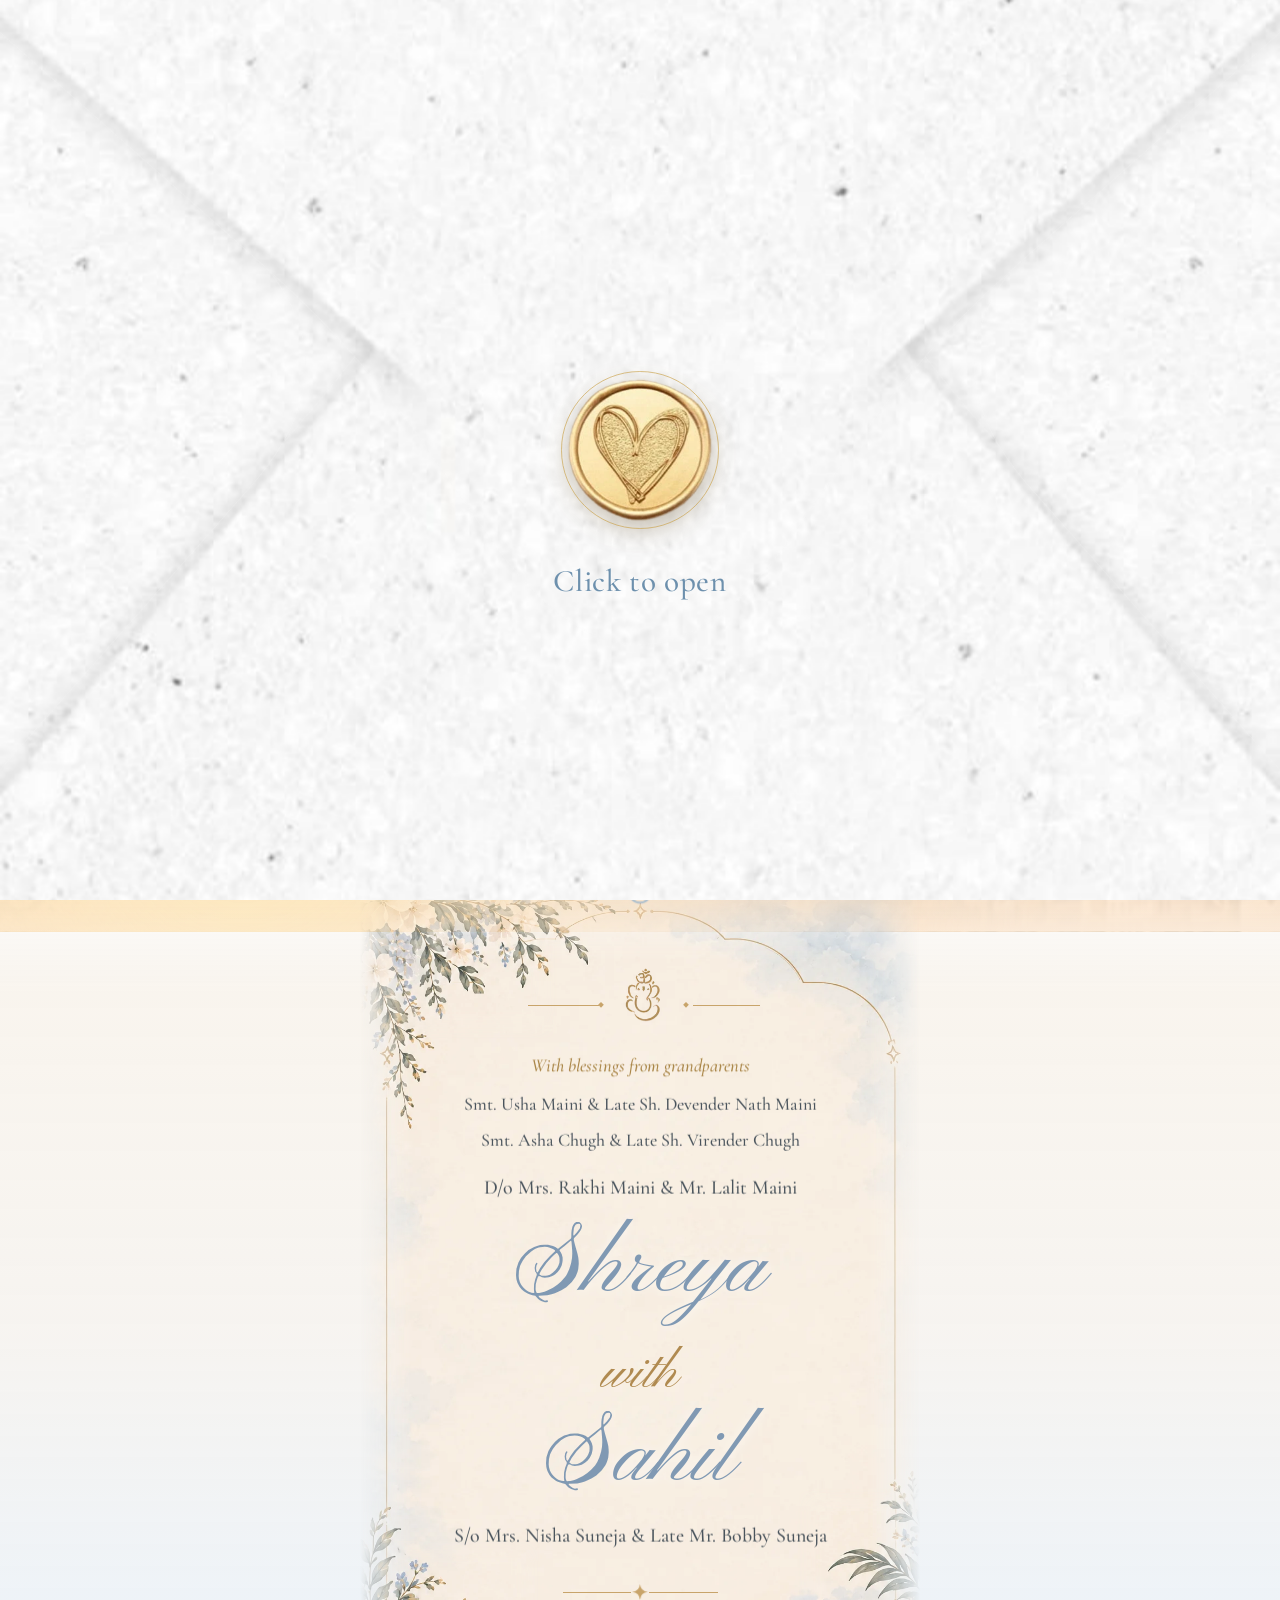
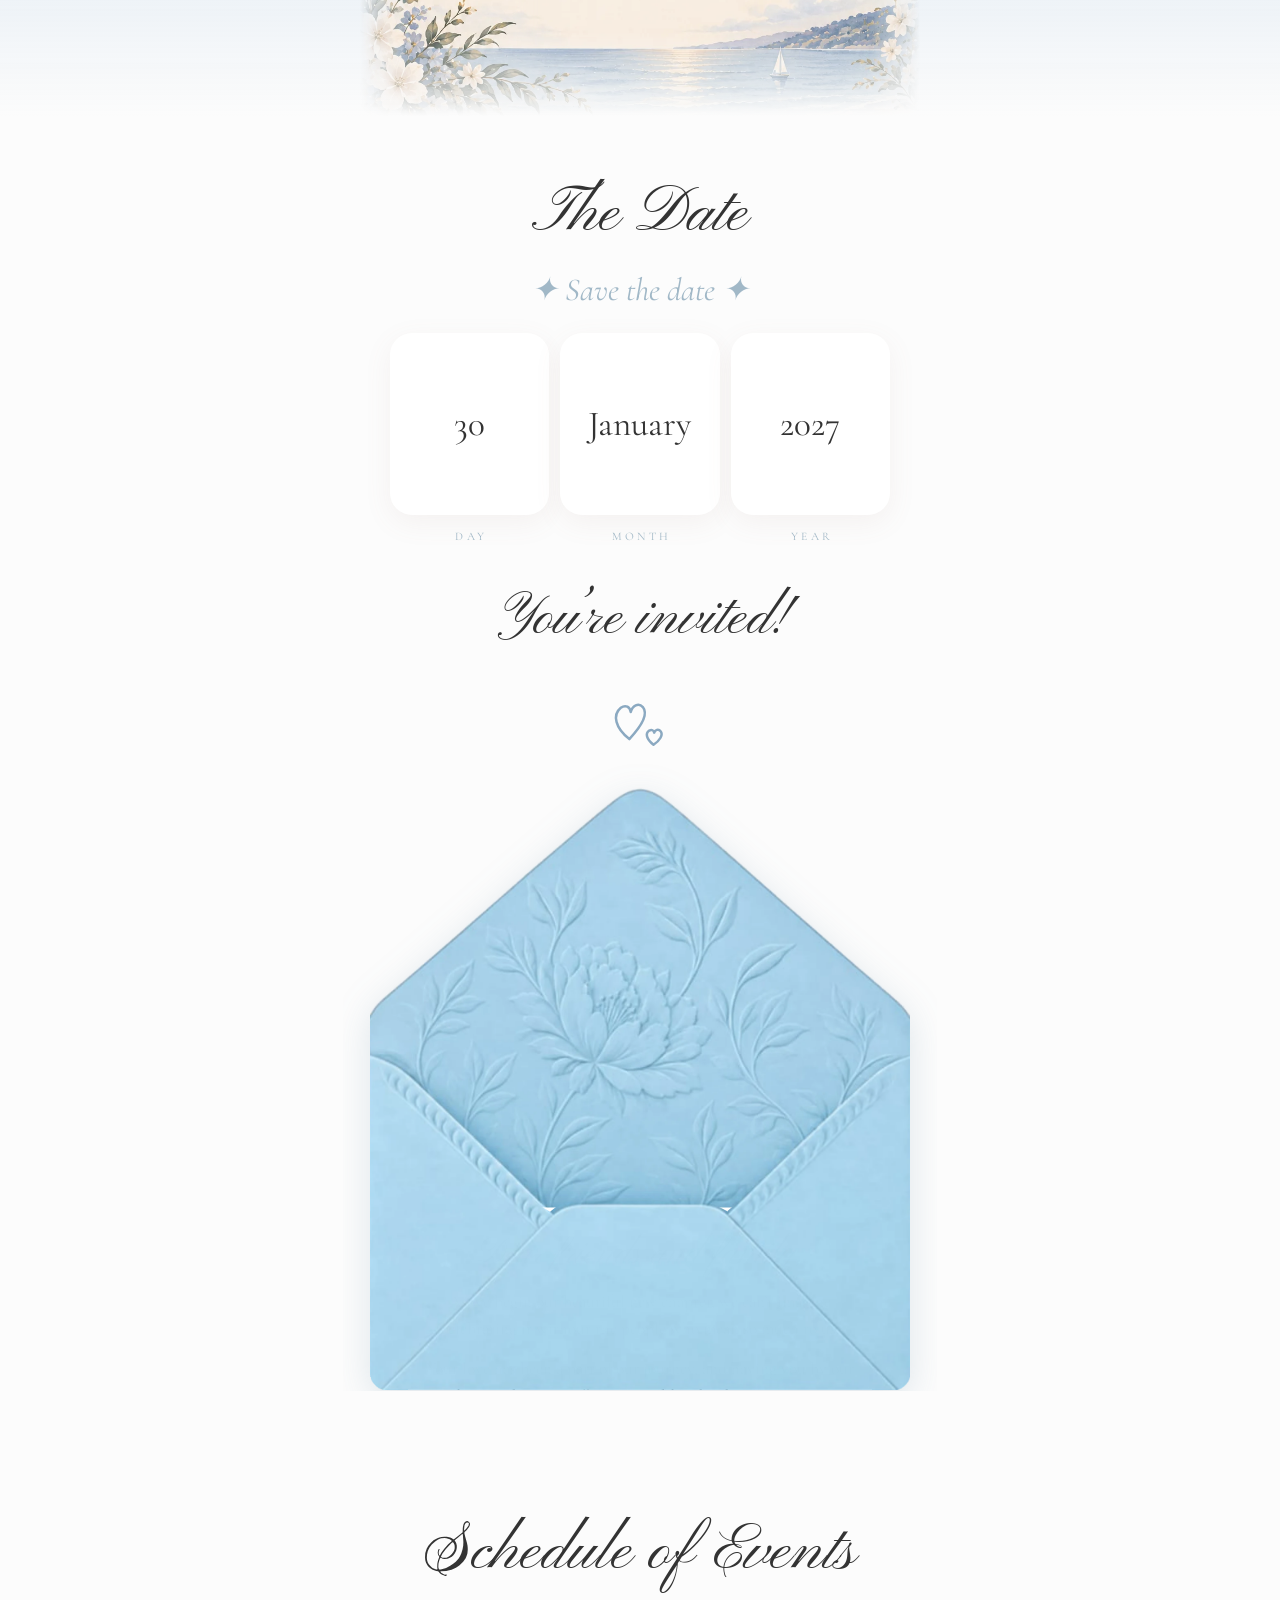
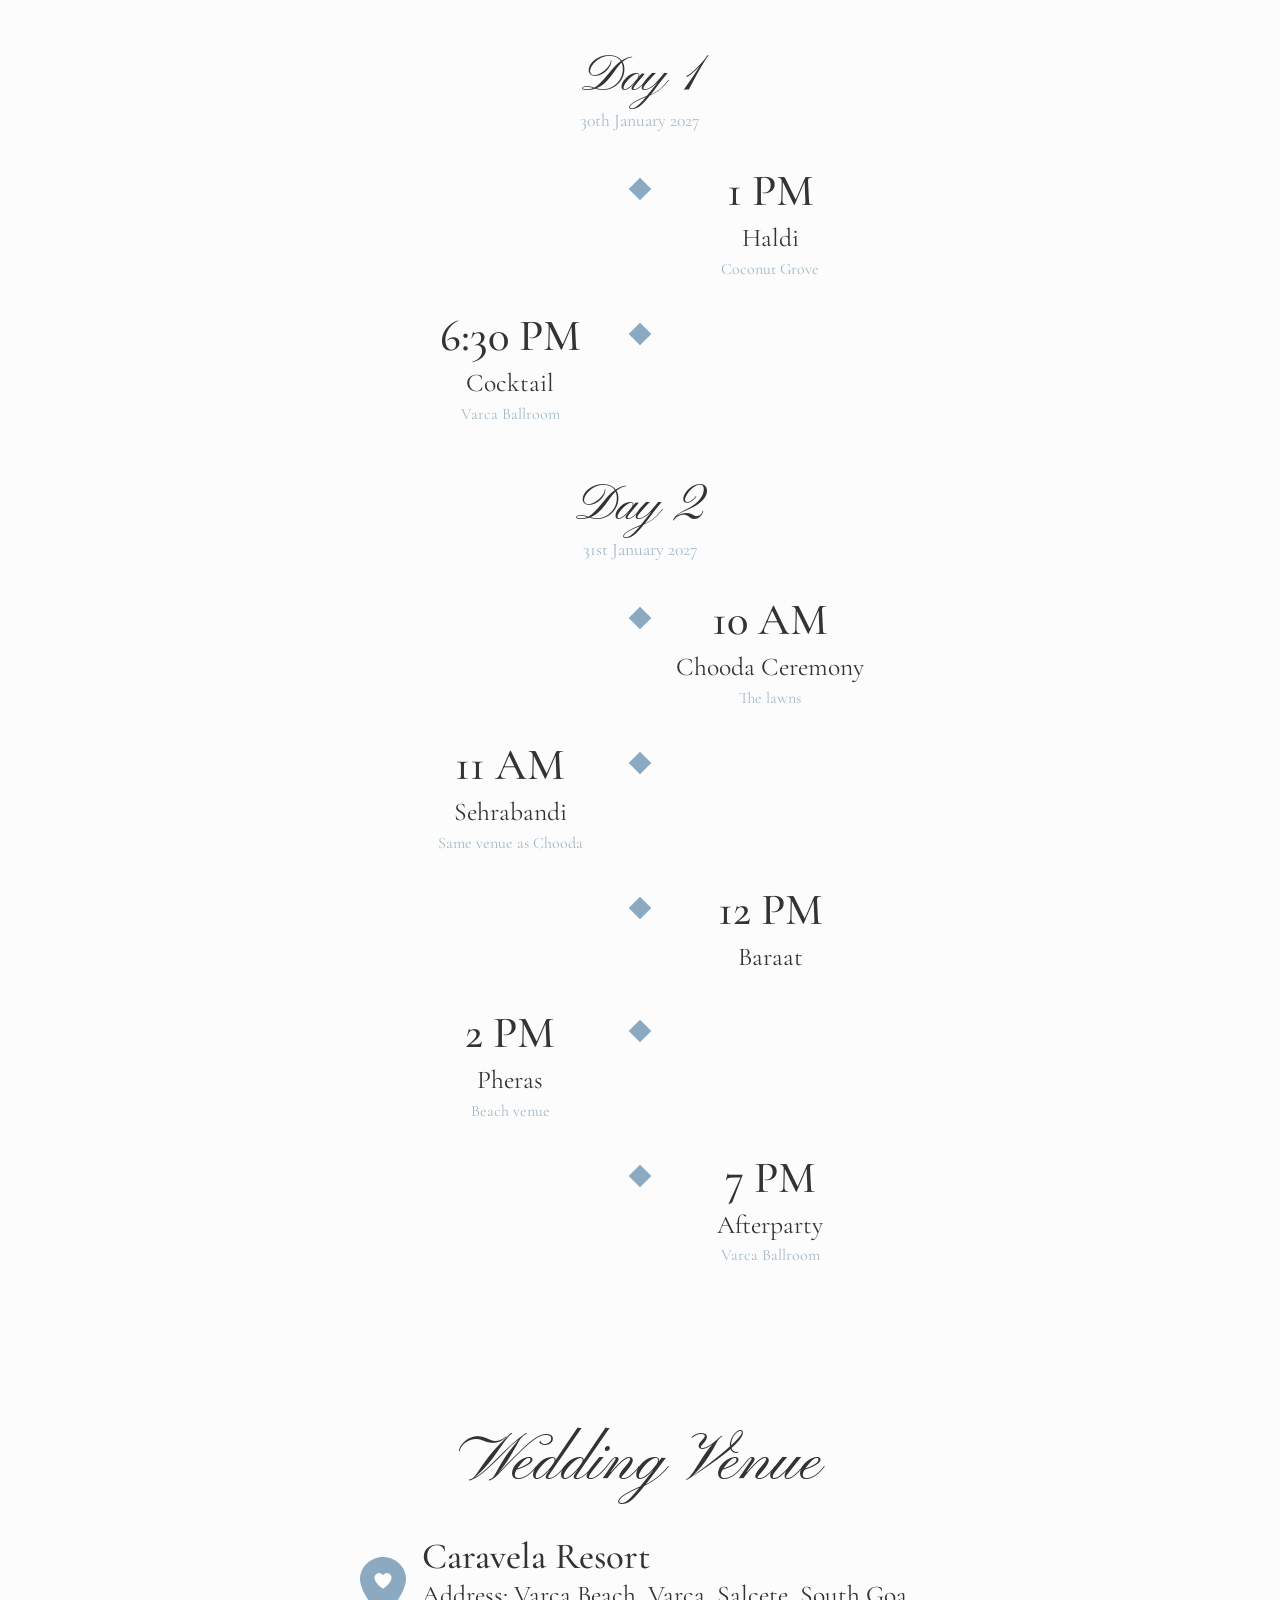
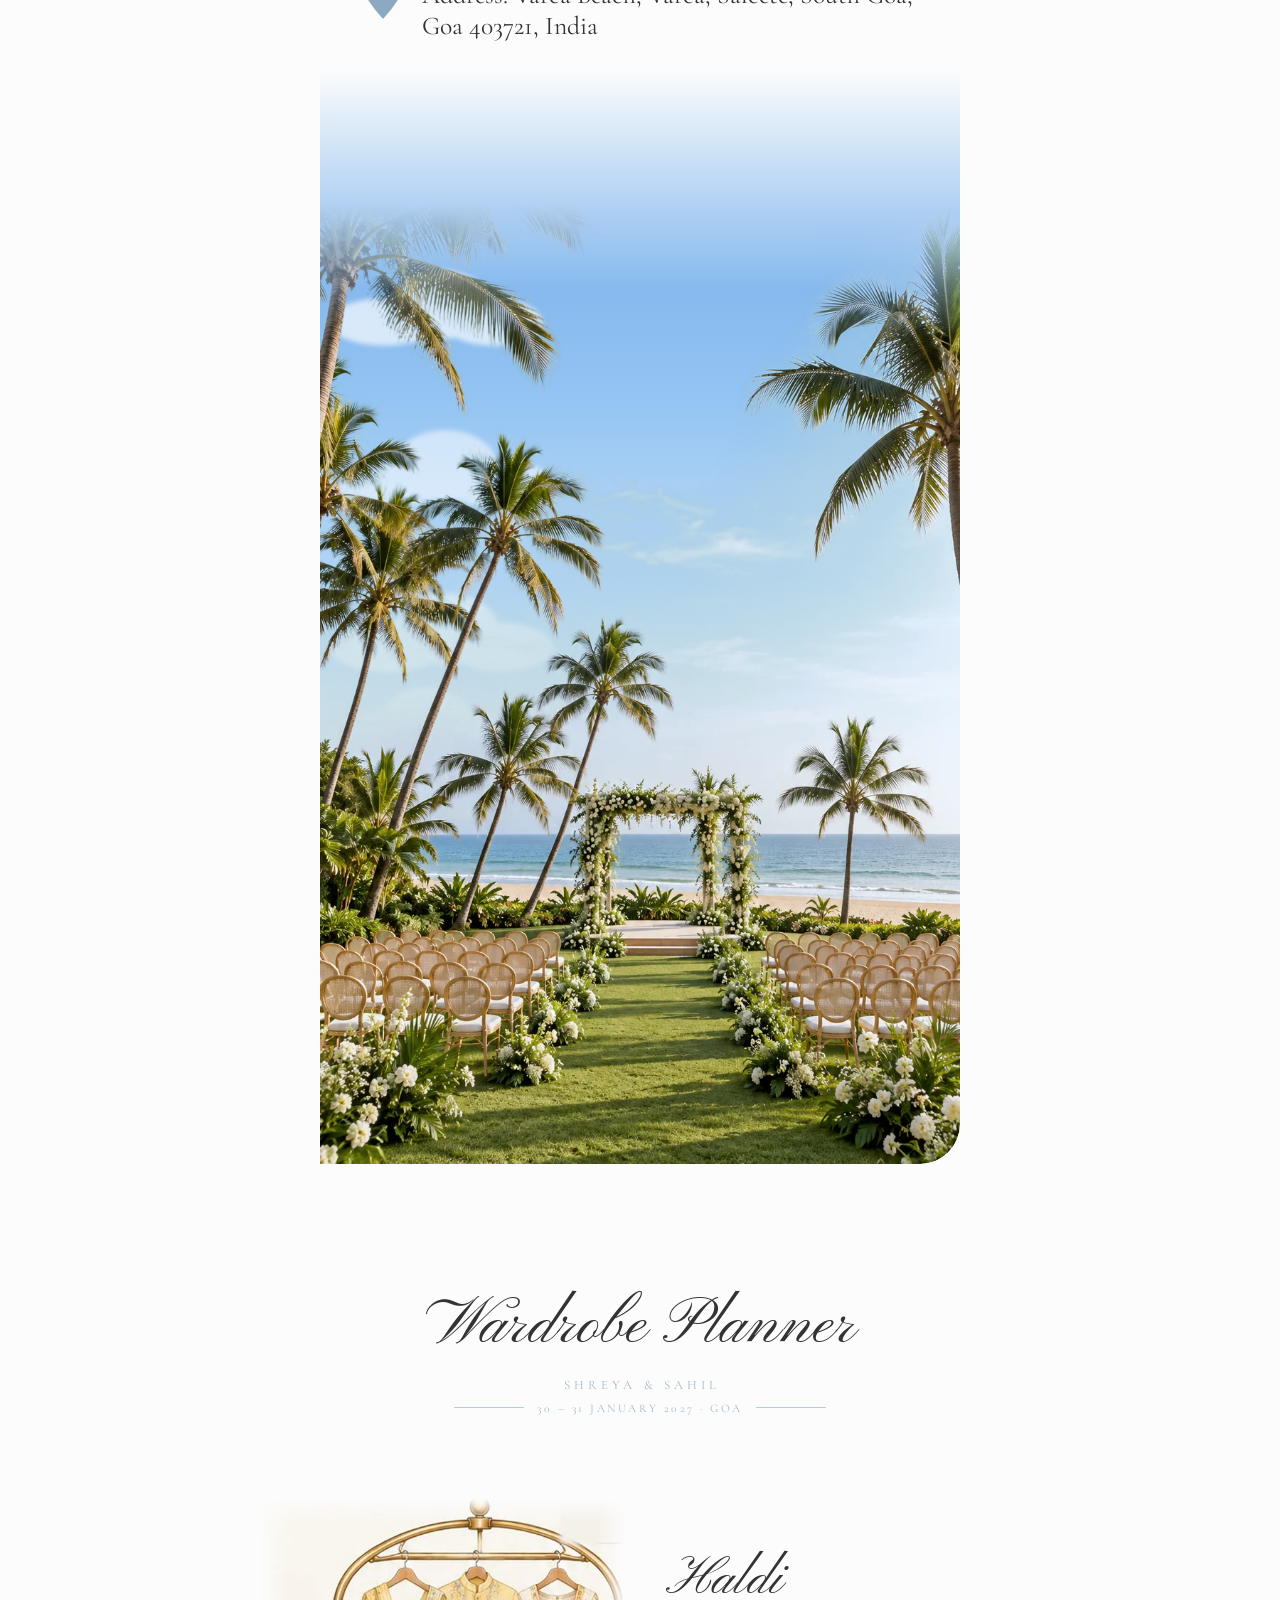
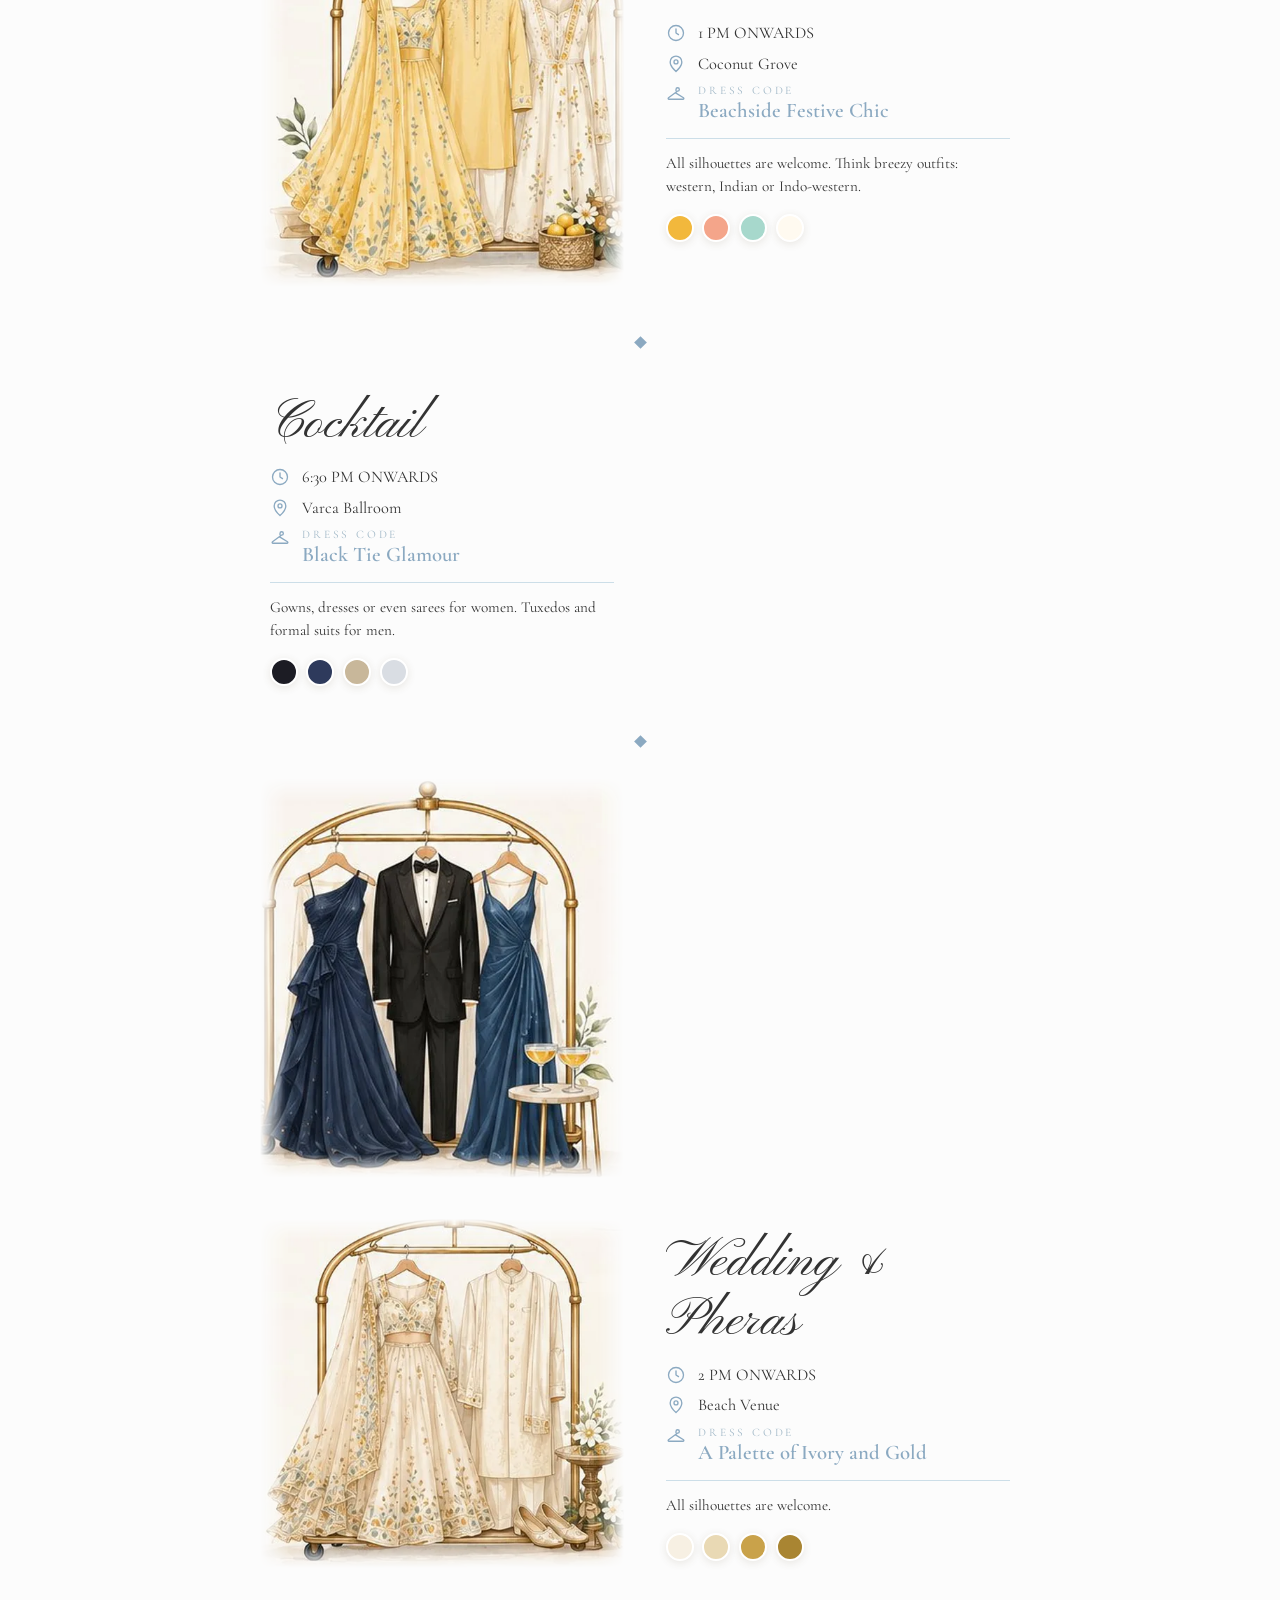
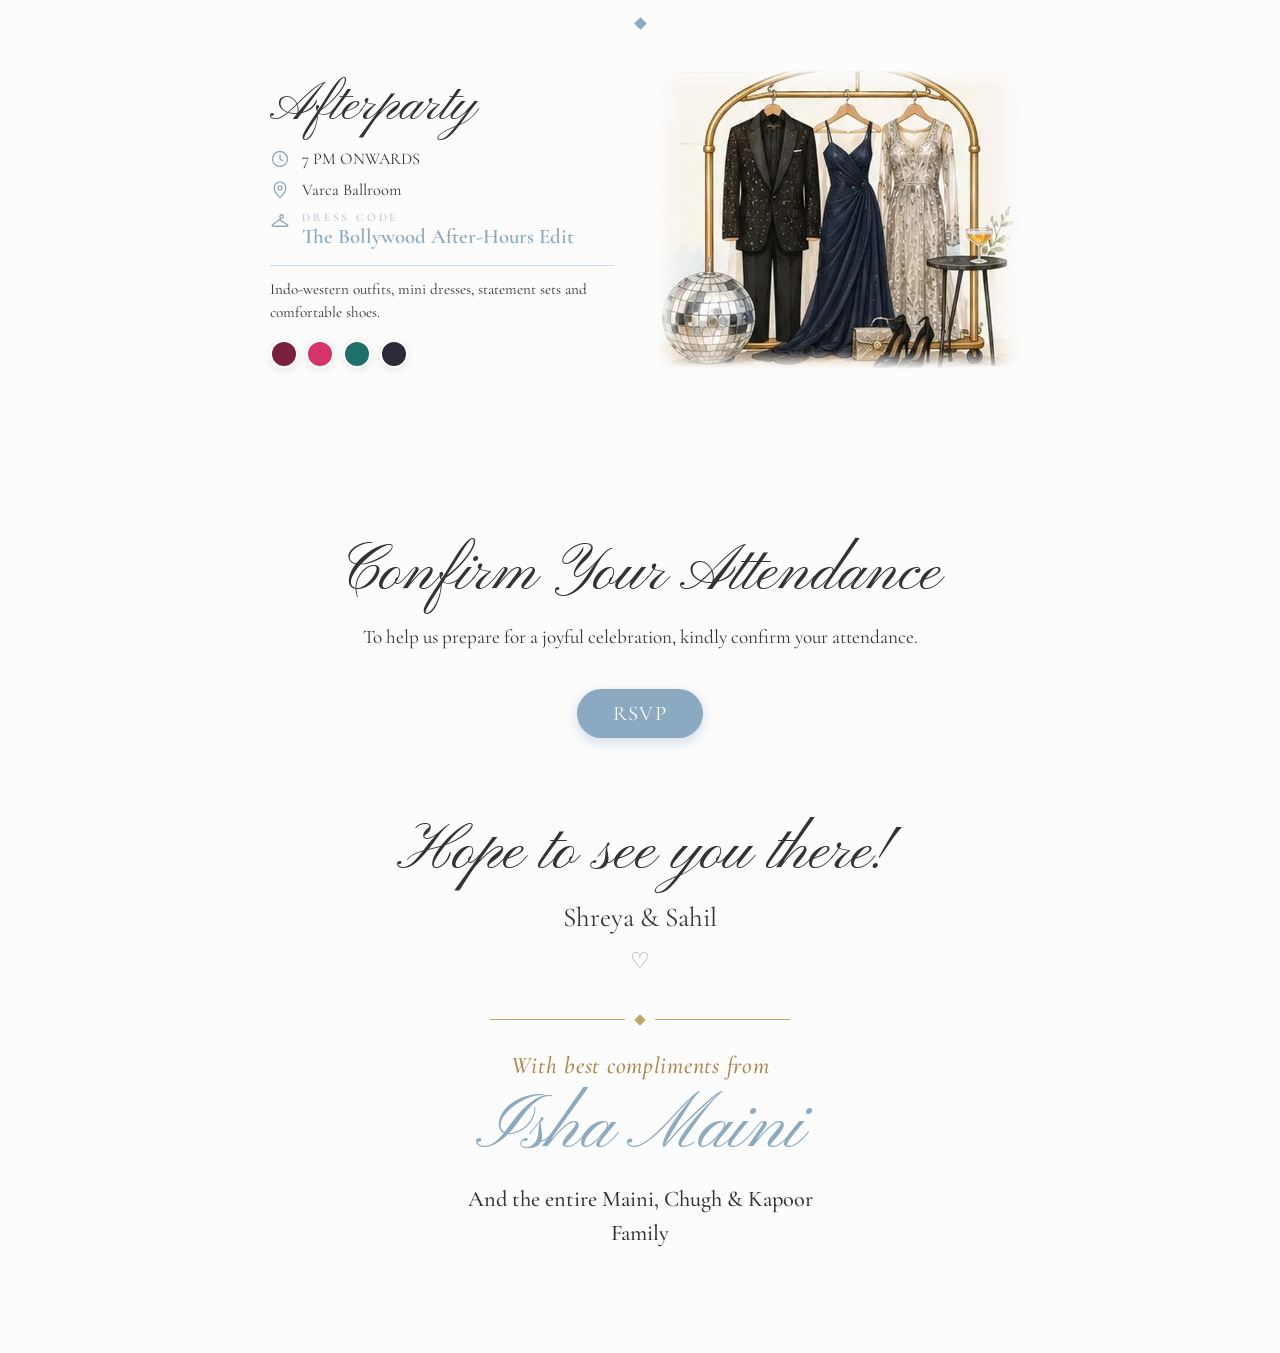
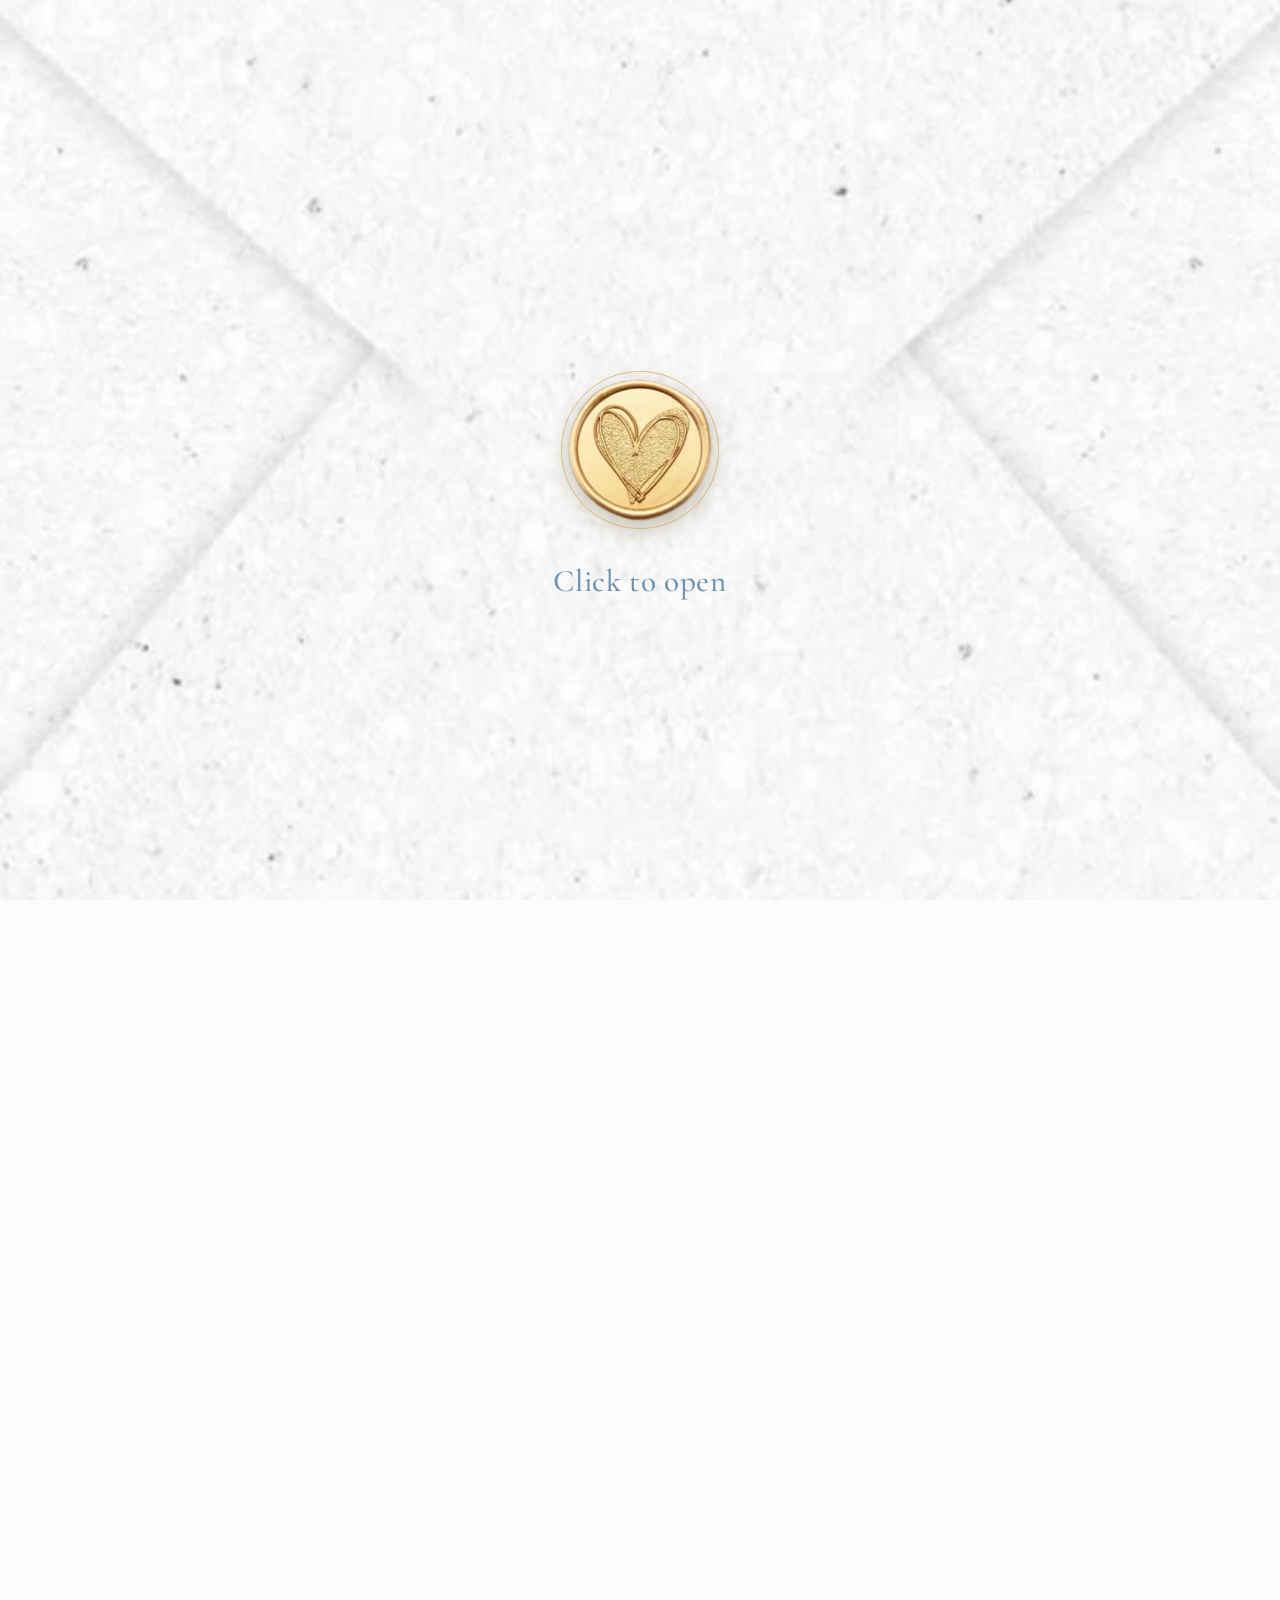
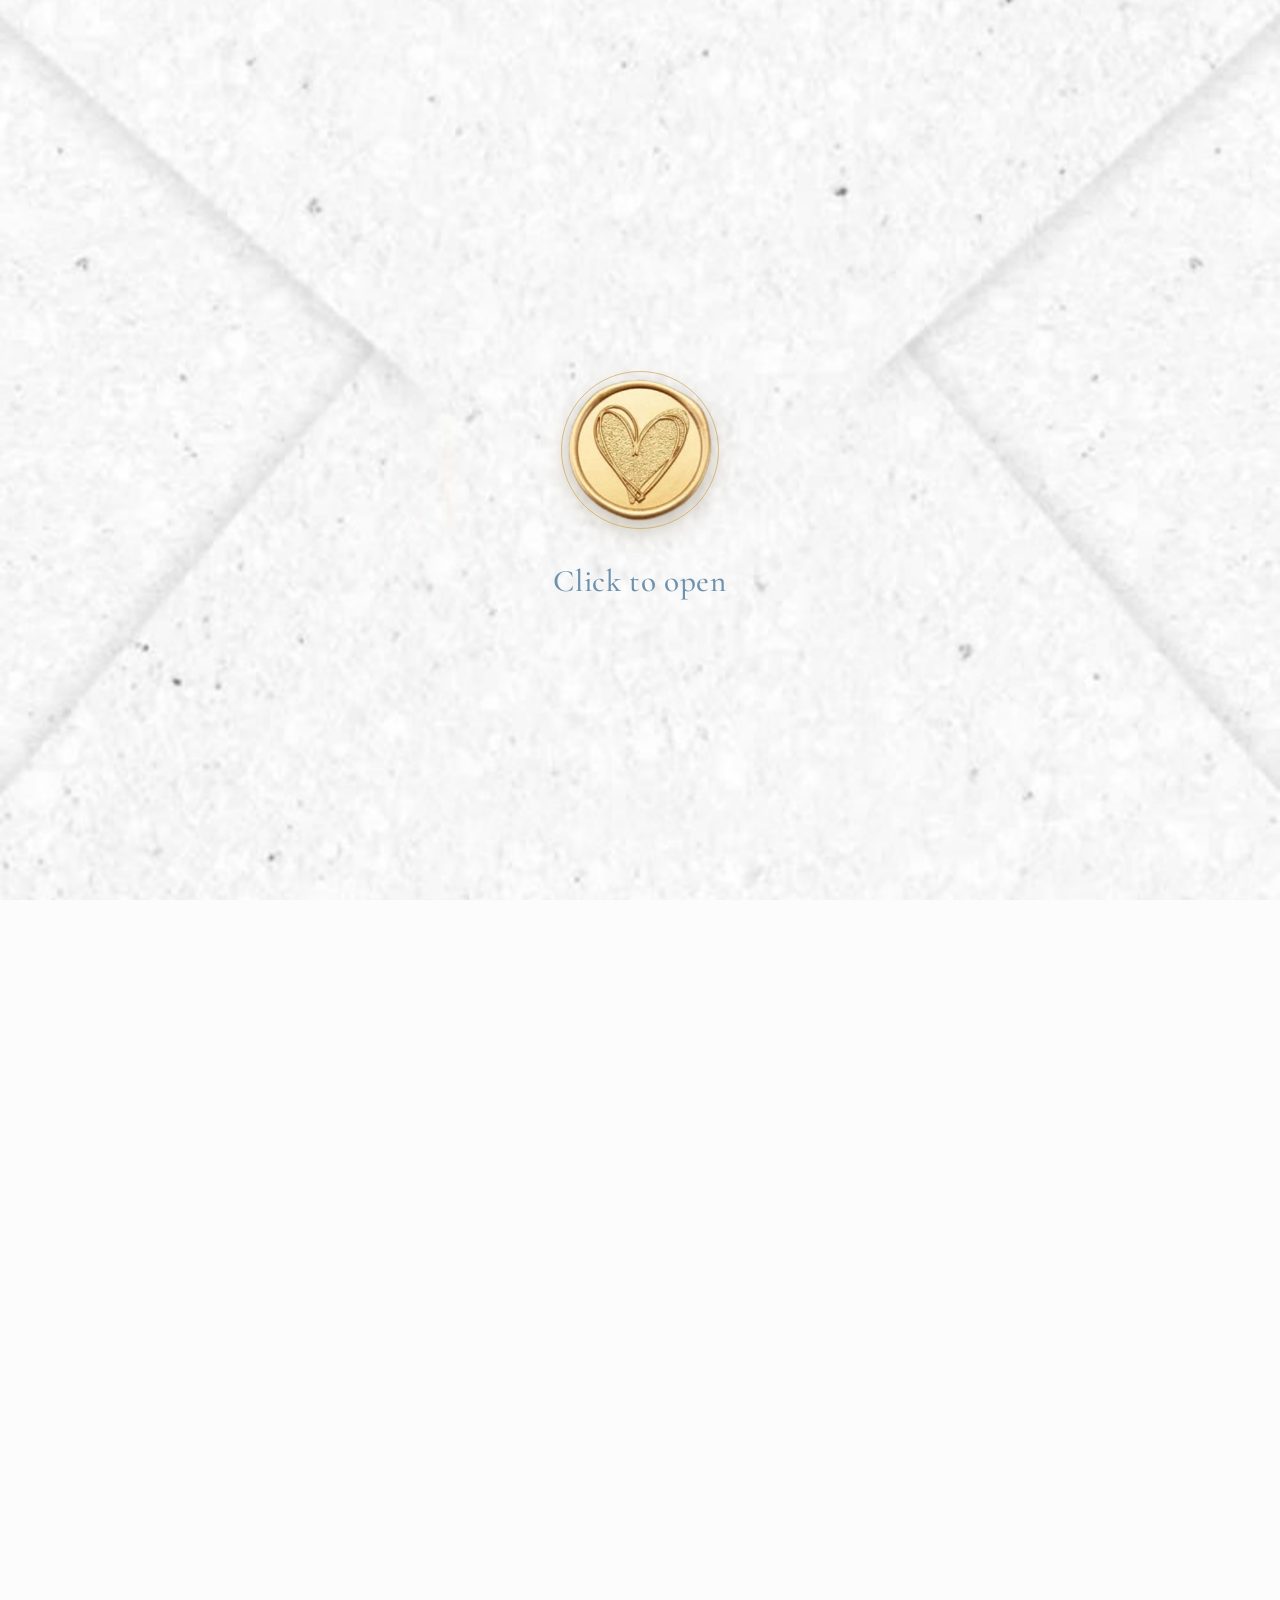
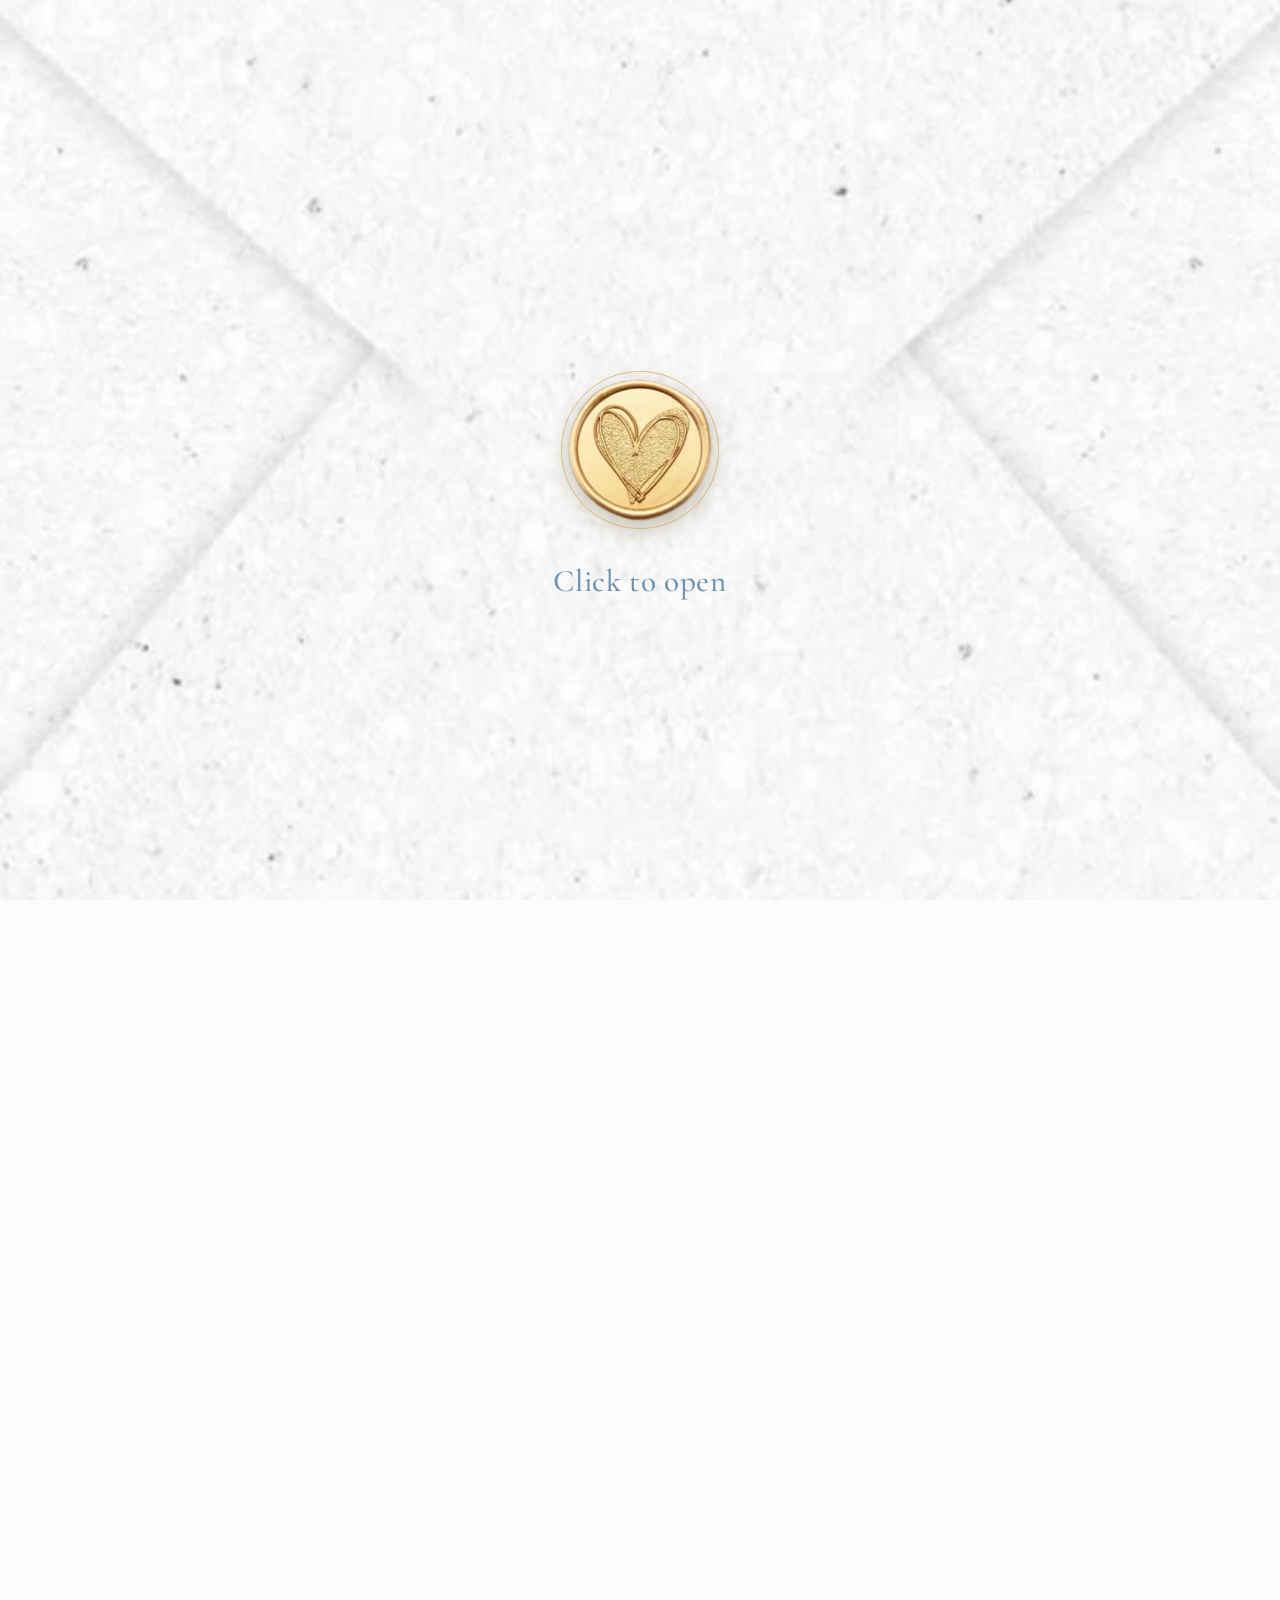
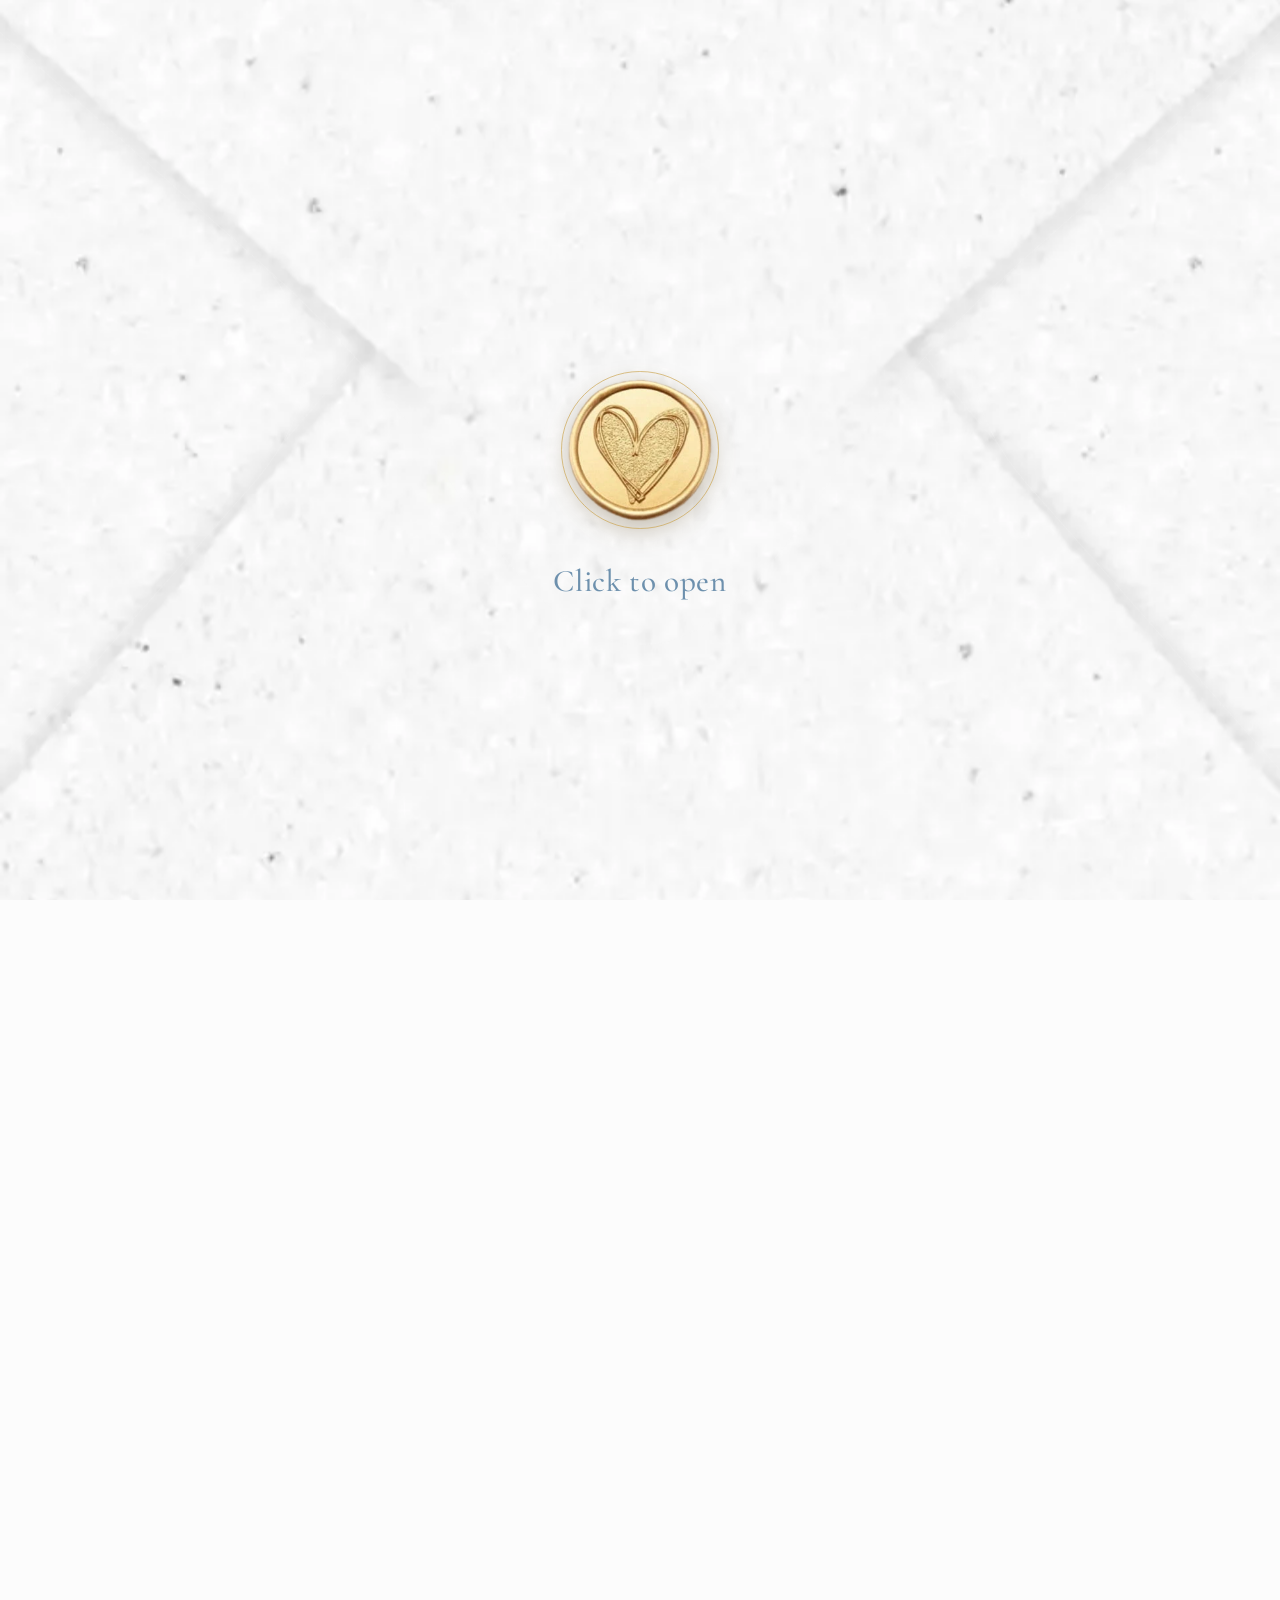
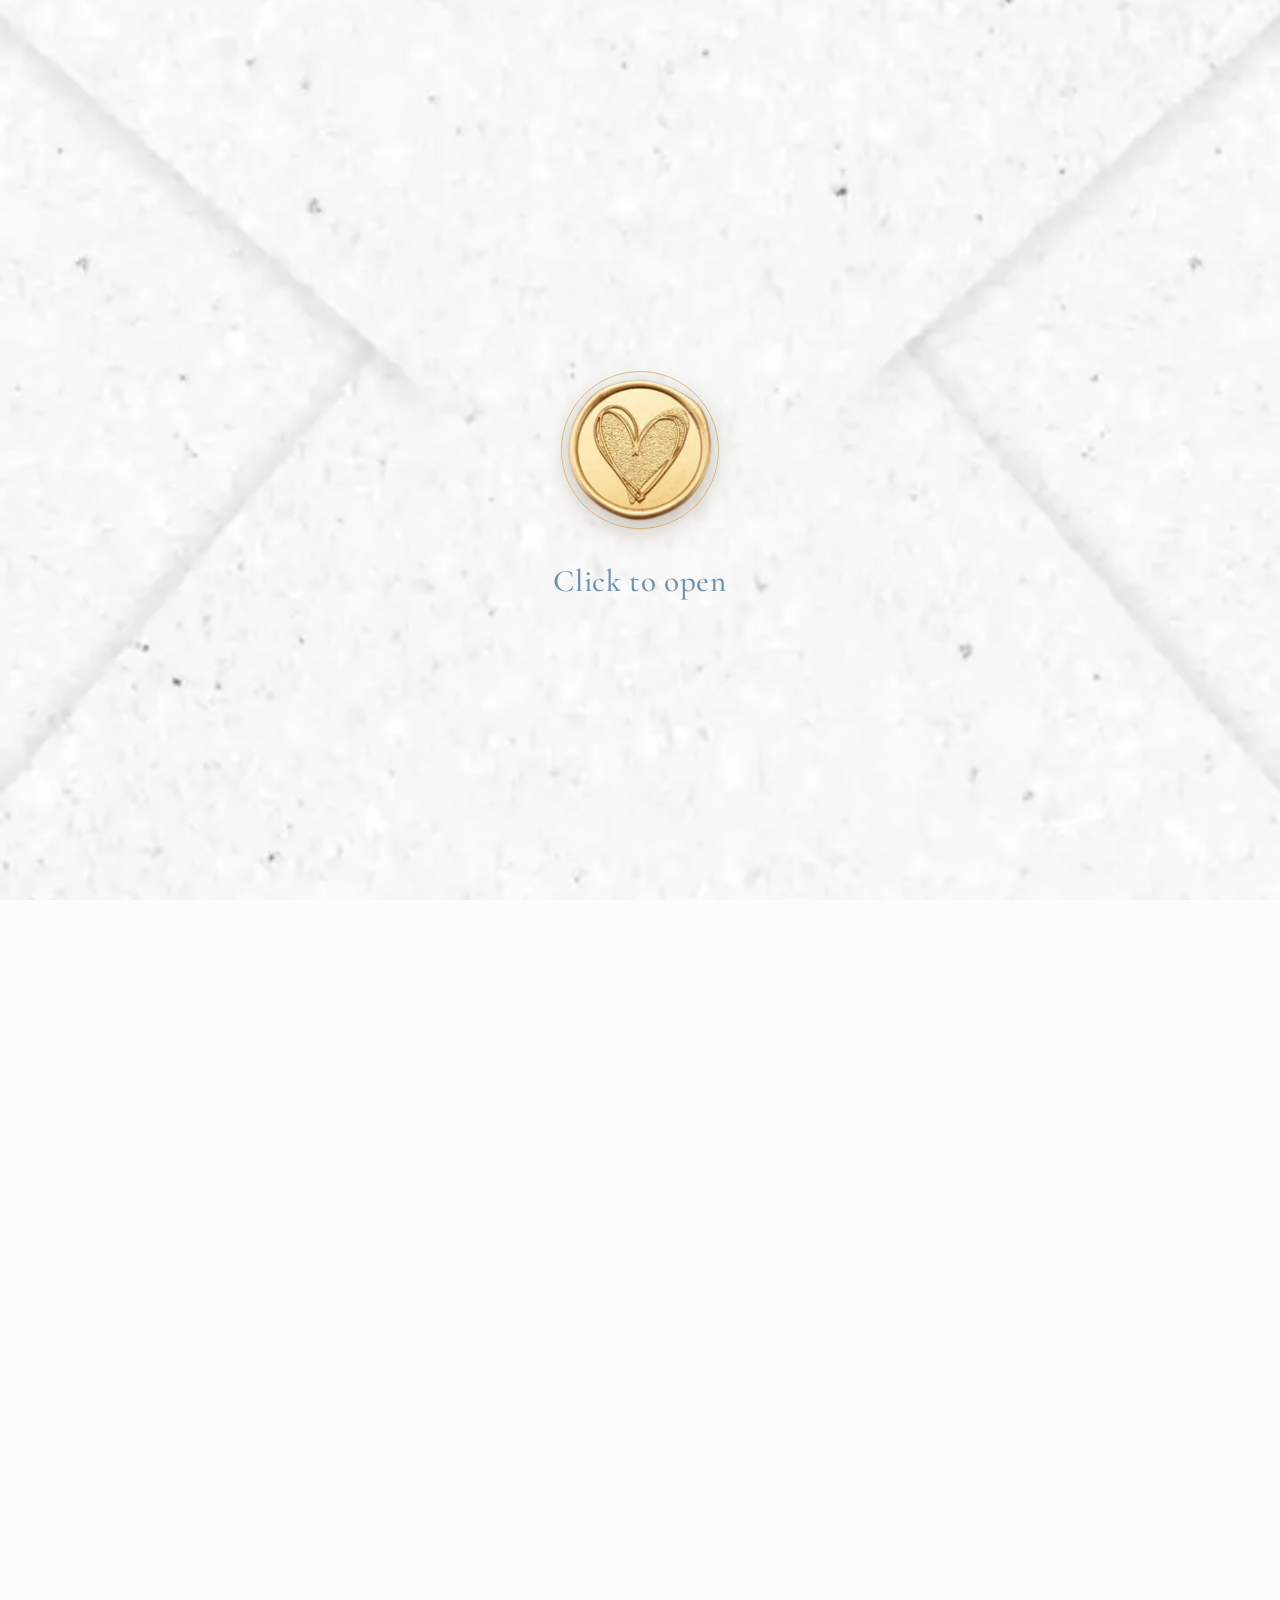
